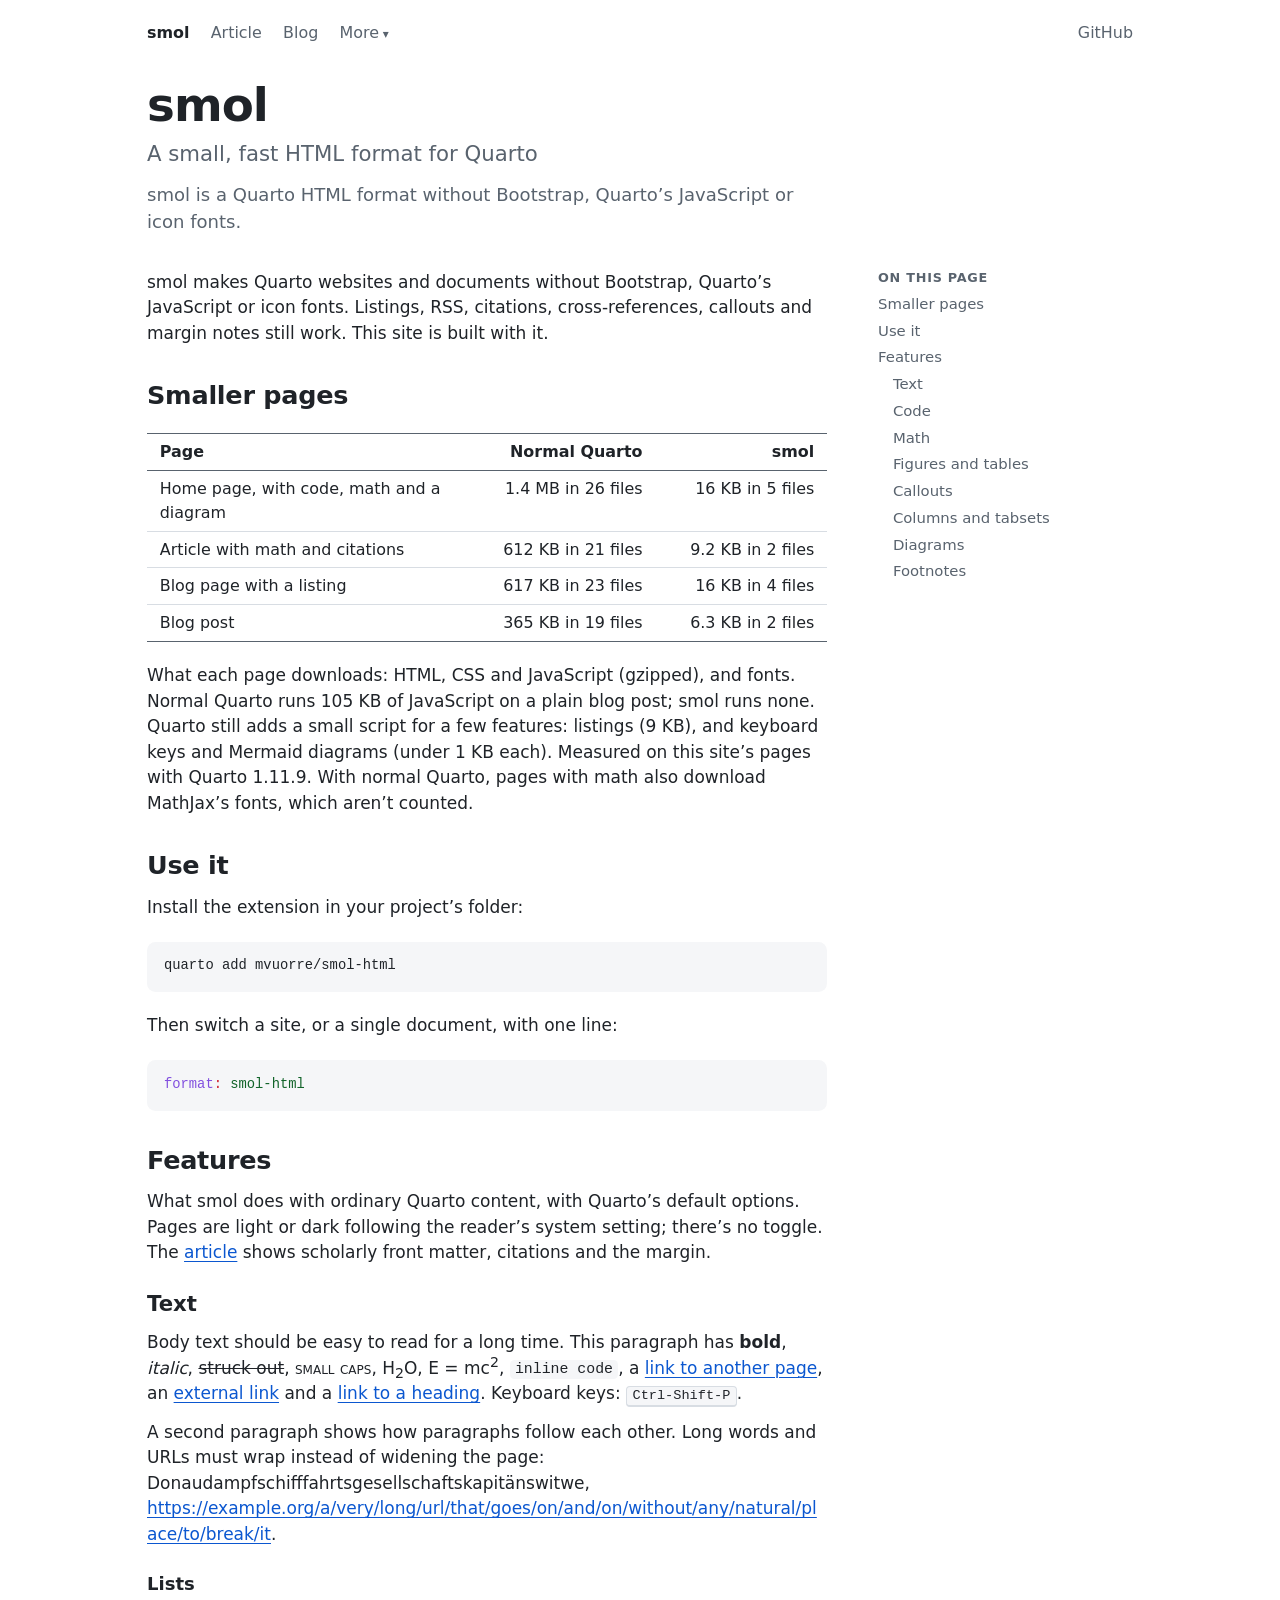
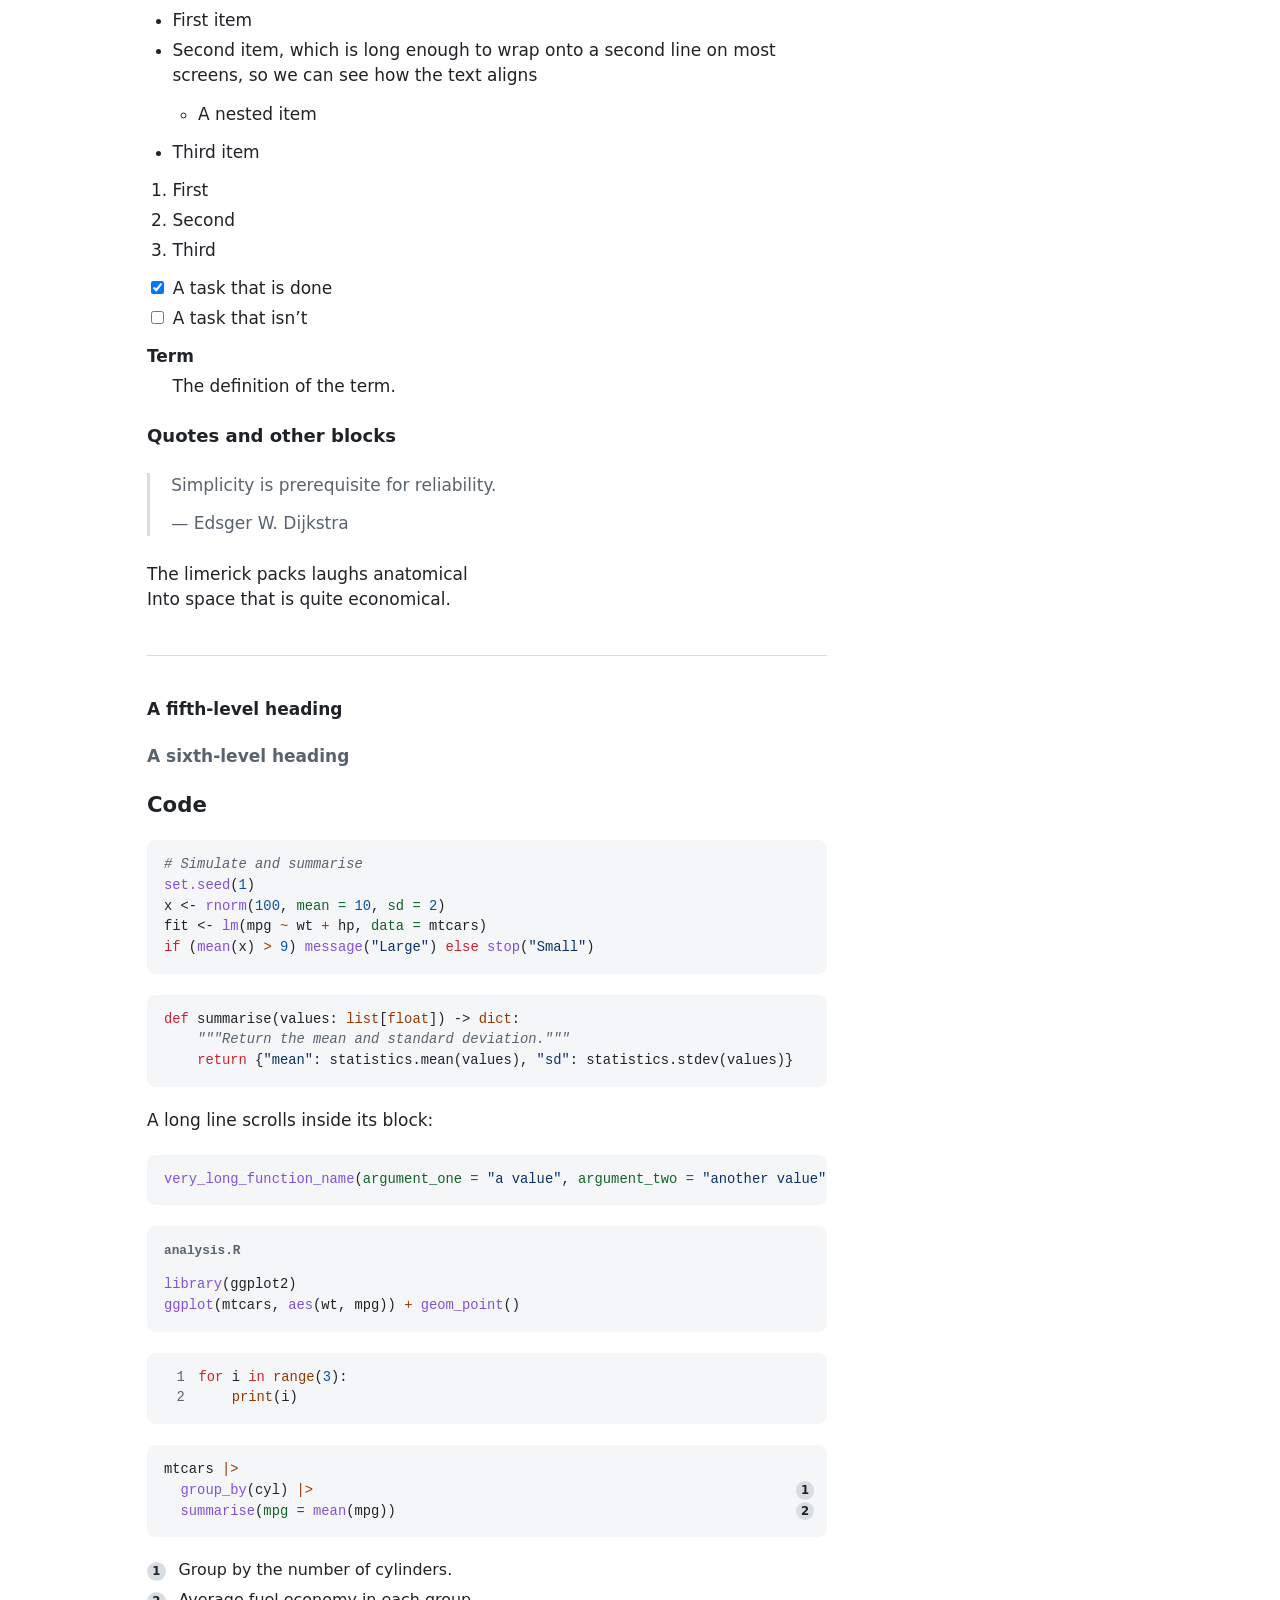
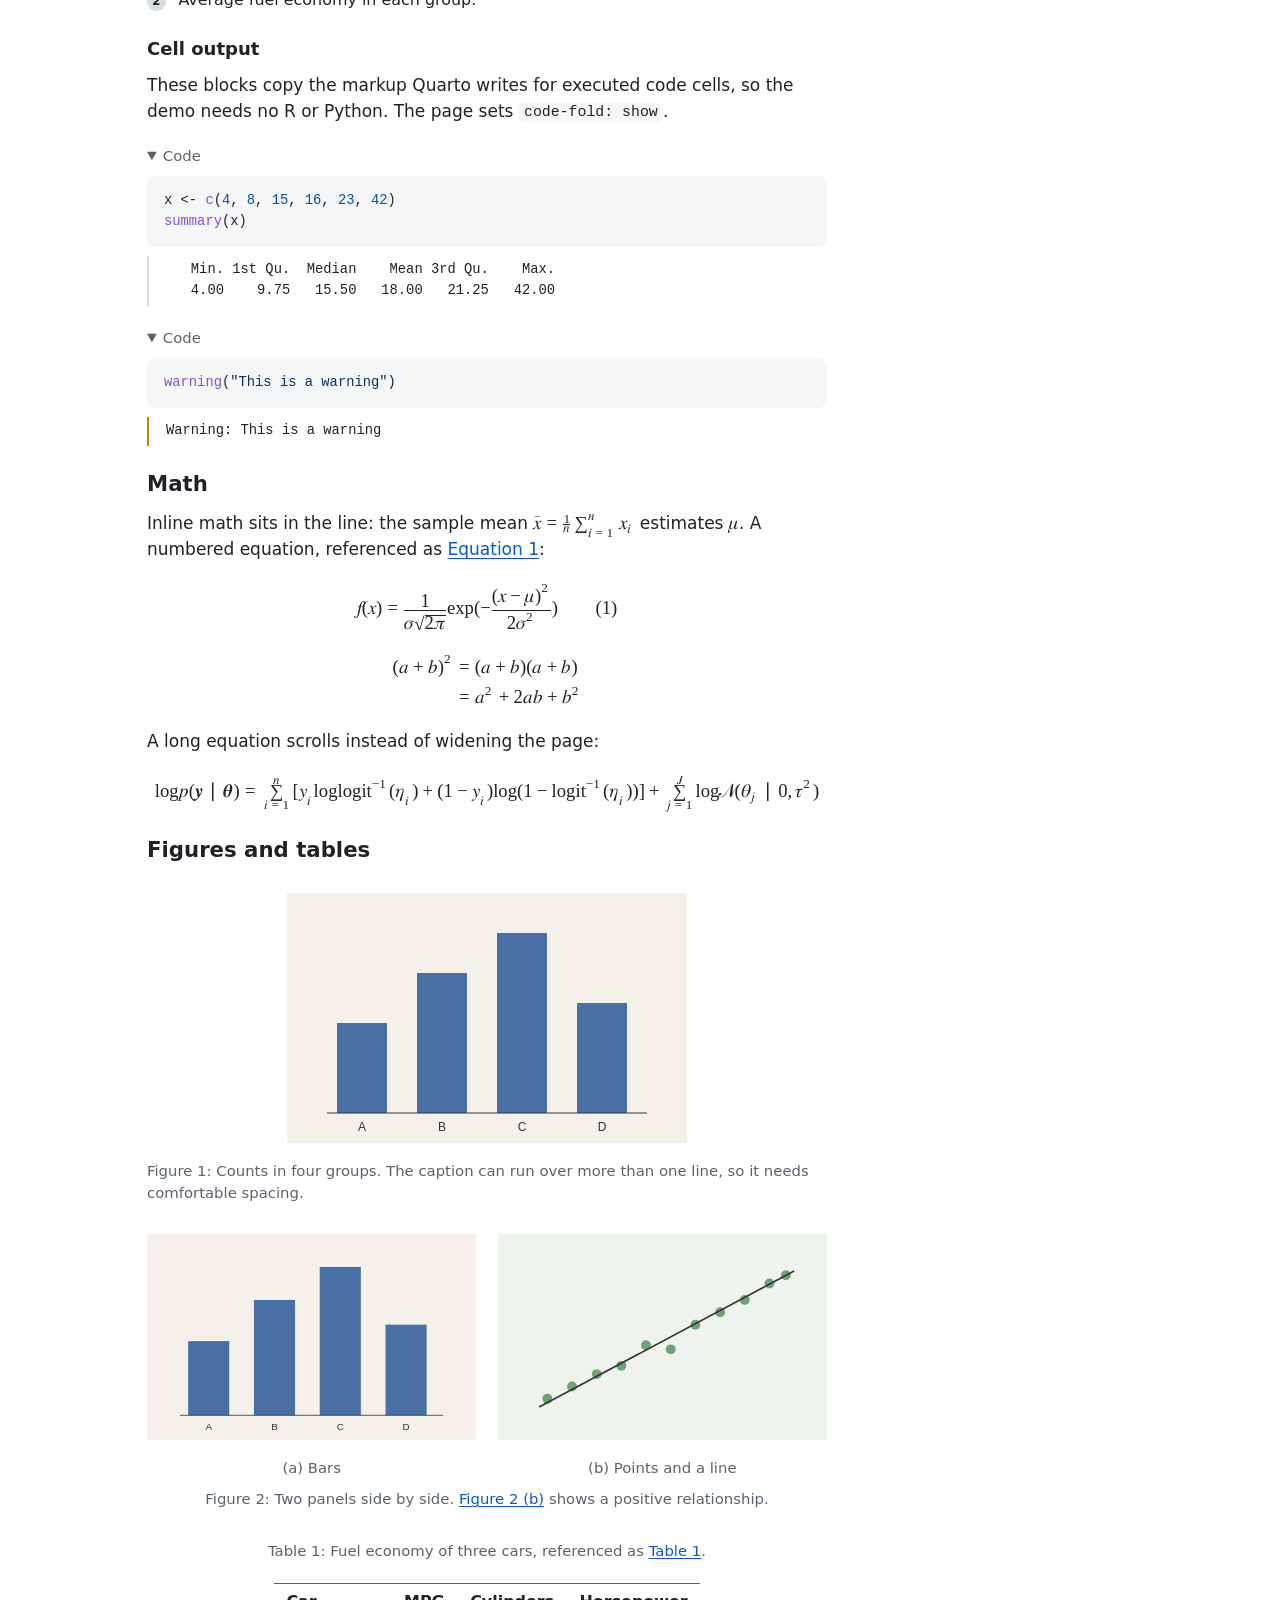
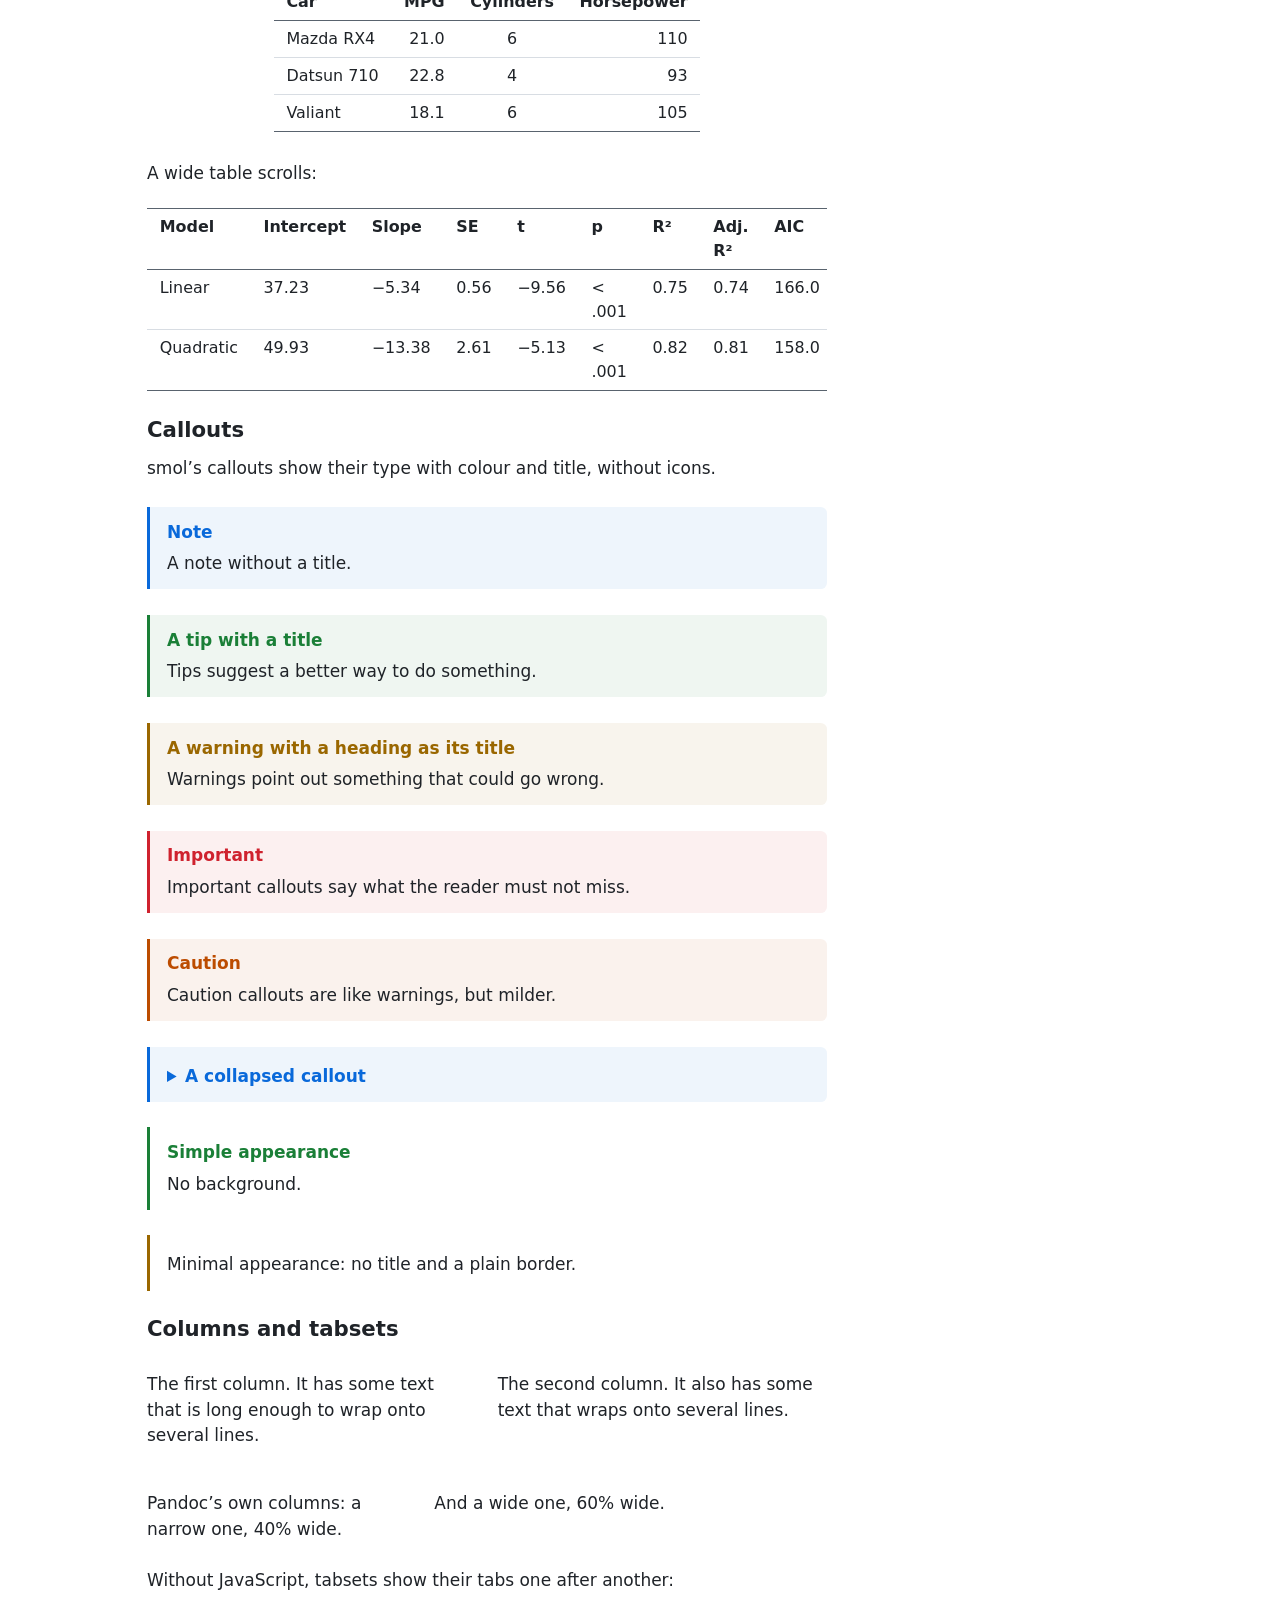
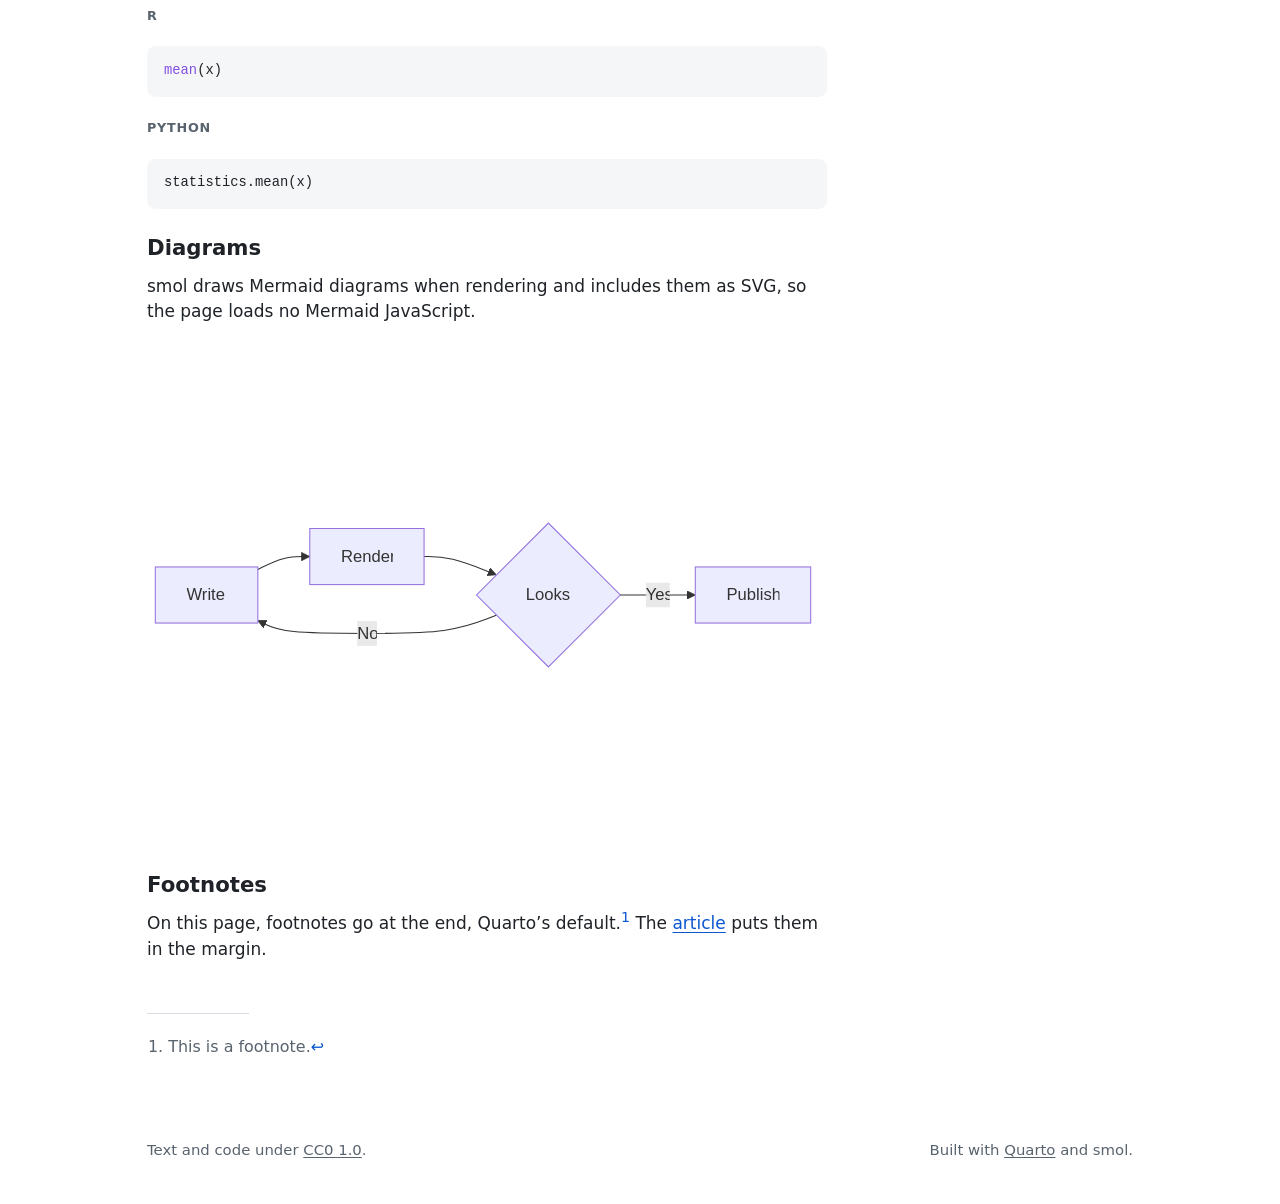
==== index.html @ 514cfb30 "Built site for gh-pages" ====
<!DOCTYPE html>
<html xmlns="http://www.w3.org/1999/xhtml" lang="en" xml:lang="en"><head>

<meta charset="utf-8">
<meta name="generator" content="quarto-1.11.9">

<meta name="viewport" content="width=device-width, initial-scale=1.0, user-scalable=yes">

<meta name="description" content="smol is a Quarto HTML format without Bootstrap, Quarto’s JavaScript or icon fonts.">

<title>smol</title>
<style>
</style>


<script src="site_libs/quarto-contrib/kbd/kbd.js"></script>
<link href="site_libs/quarto-contrib/kbd/kbd.css" rel="stylesheet">
<script src="site_libs/quarto-diagram/mermaid-postprocess-shim.js"></script>


<link rel="stylesheet" href="site_libs/quarto-contrib/quarto-project/smol/smol.css">
<meta property="og:title" content="smol">
<meta property="og:description" content="smol is a Quarto HTML format without Bootstrap, Quarto’s JavaScript or icon fonts.">
<meta property="og:site_name" content="smol">
</head>

<body>

<header class="site-header"><nav class="site-nav" aria-label="Site"><a class="site-title" href="./index.html">smol</a><ul class="nav-left"><li><a href="./article.html">Article</a></li><li><a href="./blog.html">Blog</a></li><li><details><summary>More</summary><ul><li><a href="./listings.html">Listings</a></li><li><a href="./about.html">About</a></li></ul></details></li></ul><ul class="nav-right"><li><a href="https://github.com/mvuorre/smol-html">GitHub</a></li></ul></nav></header><main class="content" id="quarto-content">

<header id="title-block-header" class="quarto-title-block">
<h1 class="title">smol</h1>
<p class="subtitle">A small, fast HTML format for Quarto</p>
<div class="description">smol is a Quarto HTML format without Bootstrap, Quarto’s JavaScript or icon fonts.</div>
</header>

<nav id="TOC" role="doc-toc" aria-labelledby="toc-title">
    <h2 id="toc-title">On this page</h2>
   
  <ul>
  <li><a href="#smaller-pages" id="toc-smaller-pages">Smaller pages</a></li>
  <li><a href="#use-it" id="toc-use-it">Use it</a></li>
  <li><a href="#features" id="toc-features">Features</a>
  <ul>
  <li><a href="#text" id="toc-text">Text</a></li>
  <li><a href="#code" id="toc-code">Code</a></li>
  <li><a href="#math" id="toc-math">Math</a></li>
  <li><a href="#figures-and-tables" id="toc-figures-and-tables">Figures and tables</a></li>
  <li><a href="#callouts" id="toc-callouts">Callouts</a></li>
  <li><a href="#columns-and-tabsets" id="toc-columns-and-tabsets">Columns and tabsets</a></li>
  <li><a href="#diagrams" id="toc-diagrams">Diagrams</a></li>
  <li><a href="#footnotes" id="toc-footnotes">Footnotes</a></li>
  </ul></li>
  </ul>
</nav>
<p>smol makes Quarto websites and documents without Bootstrap, Quarto’s JavaScript or icon fonts. Listings, RSS, citations, cross-references, callouts and margin notes still work. This site is built with it.</p>
<h2 id="smaller-pages">Smaller pages</h2>
<table class="caption-top">
<colgroup>
<col style="width: 48%">
<col style="width: 26%">
<col style="width: 25%">
</colgroup>
<thead>
<tr class="header">
<th style="text-align: left;">Page</th>
<th style="text-align: right;">Normal Quarto</th>
<th style="text-align: right;">smol</th>
</tr>
</thead>
<tbody>
<tr class="odd">
<td style="text-align: left;">Home page, with code, math and a diagram</td>
<td style="text-align: right;">1.4 MB in 26 files</td>
<td style="text-align: right;">16 KB in 5 files</td>
</tr>
<tr class="even">
<td style="text-align: left;">Article with math and citations</td>
<td style="text-align: right;">612 KB in 21 files</td>
<td style="text-align: right;">9.2 KB in 2 files</td>
</tr>
<tr class="odd">
<td style="text-align: left;">Blog page with a listing</td>
<td style="text-align: right;">617 KB in 23 files</td>
<td style="text-align: right;">16 KB in 4 files</td>
</tr>
<tr class="even">
<td style="text-align: left;">Blog post</td>
<td style="text-align: right;">365 KB in 19 files</td>
<td style="text-align: right;">6.3 KB in 2 files</td>
</tr>
</tbody>
</table>
<p>What each page downloads: HTML, CSS and JavaScript (gzipped), and fonts. Normal Quarto runs 105 KB of JavaScript on a plain blog post; smol runs none. Quarto still adds a small script for a few features: listings (9 KB), and keyboard keys and Mermaid diagrams (under 1 KB each). Measured on this site’s pages with Quarto 1.11.9. With normal Quarto, pages with math also download MathJax’s fonts, which aren’t counted.</p>
<h2 id="use-it">Use it</h2>
<p>Install the extension in your project’s folder:</p>
<div class="sourceCode" id="cb1"><pre class="sourceCode sh"><code class="sourceCode bash"><span id="cb1-1"><a href="#cb1-1" aria-hidden="true" tabindex="-1"></a><span class="ex">quarto</span> add mvuorre/smol-html</span></code></pre></div>
<p>Then switch a site, or a single document, with one line:</p>
<div class="sourceCode" id="cb2"><pre class="sourceCode yaml"><code class="sourceCode yaml"><span id="cb2-1"><a href="#cb2-1" aria-hidden="true" tabindex="-1"></a><span class="fu">format</span><span class="kw">:</span><span class="at"> smol-html</span></span></code></pre></div>
<h2 id="features">Features</h2>
<p>What smol does with ordinary Quarto content, with Quarto’s default options. Pages are light or dark following the reader’s system setting; there’s no toggle. The <a href="./article.html">article</a> shows scholarly front matter, citations and the margin.</p>
<h3 id="text">Text</h3>
<p>Body text should be easy to read for a long time. This paragraph has <strong>bold</strong>, <em>italic</em>, <del>struck out</del>, <span class="smallcaps">small caps</span>, H<sub>2</sub>O, E = mc<sup>2</sup>, <code>inline code</code>, a <a href="./article.html">link to another page</a>, an <a href="https://quarto.org/">external link</a> and a <a href="#sec-lists">link to a heading</a>. Keyboard keys: <kbd title="Ctrl-Shift-P" aria-hidden="true">Ctrl-Shift-P</kbd><span class="visually-hidden">Ctrl-Shift-P</span>.</p>
<p>A second paragraph shows how paragraphs follow each other. Long words and URLs must wrap instead of widening the page: Donaudampfschifffahrtsgesellschaftskapitänswitwe, <a href="https://example.org/a/very/long/url/that/goes/on/and/on/without/any/natural/place/to/break/it" class="uri">https://example.org/a/very/long/url/that/goes/on/and/on/without/any/natural/place/to/break/it</a>.</p>
<h4 id="sec-lists">Lists</h4>
<ul>
<li>First item</li>
<li>Second item, which is long enough to wrap onto a second line on most screens, so we can see how the text aligns
<ul>
<li>A nested item</li>
</ul></li>
<li>Third item</li>
</ul>
<ol type="1">
<li>First</li>
<li>Second</li>
<li>Third</li>
</ol>
<ul class="task-list">
<li><label><input type="checkbox" checked="">A task that is done</label></li>
<li><label><input type="checkbox">A task that isn’t</label></li>
</ul>
<dl>
<dt>Term</dt>
<dd>
The definition of the term.
</dd>
</dl>
<h4 id="quotes-and-other-blocks">Quotes and other blocks</h4>
<blockquote>
<p>Simplicity is prerequisite for reliability.</p>
<p>— Edsger W. Dijkstra</p>
</blockquote>
<div class="line-block">The limerick packs laughs anatomical<br>
Into space that is quite economical.</div>
<hr>
<h5 id="a-fifth-level-heading">A fifth-level heading</h5>
<h6 id="a-sixth-level-heading">A sixth-level heading</h6>
<h3 id="code">Code</h3>
<div class="sourceCode" id="cb3"><pre class="sourceCode r"><code class="sourceCode r"><span id="cb3-1"><a href="#cb3-1" aria-hidden="true" tabindex="-1"></a><span class="co"># Simulate and summarise</span></span>
<span id="cb3-2"><a href="#cb3-2" aria-hidden="true" tabindex="-1"></a><span class="fu">set.seed</span>(<span class="dv">1</span>)</span>
<span id="cb3-3"><a href="#cb3-3" aria-hidden="true" tabindex="-1"></a>x <span class="ot">&lt;-</span> <span class="fu">rnorm</span>(<span class="dv">100</span>, <span class="at">mean =</span> <span class="dv">10</span>, <span class="at">sd =</span> <span class="dv">2</span>)</span>
<span id="cb3-4"><a href="#cb3-4" aria-hidden="true" tabindex="-1"></a>fit <span class="ot">&lt;-</span> <span class="fu">lm</span>(mpg <span class="sc">~</span> wt <span class="sc">+</span> hp, <span class="at">data =</span> mtcars)</span>
<span id="cb3-5"><a href="#cb3-5" aria-hidden="true" tabindex="-1"></a><span class="cf">if</span> (<span class="fu">mean</span>(x) <span class="sc">&gt;</span> <span class="dv">9</span>) <span class="fu">message</span>(<span class="st">"Large"</span>) <span class="cf">else</span> <span class="fu">stop</span>(<span class="st">"Small"</span>)</span></code></pre></div>
<div class="sourceCode" id="cb4"><pre class="sourceCode python"><code class="sourceCode python"><span id="cb4-1"><a href="#cb4-1" aria-hidden="true" tabindex="-1"></a><span class="kw">def</span> summarise(values: <span class="bu">list</span>[<span class="bu">float</span>]) <span class="op">-&gt;</span> <span class="bu">dict</span>:</span>
<span id="cb4-2"><a href="#cb4-2" aria-hidden="true" tabindex="-1"></a>    <span class="co">"""Return the mean and standard deviation."""</span></span>
<span id="cb4-3"><a href="#cb4-3" aria-hidden="true" tabindex="-1"></a>    <span class="cf">return</span> {<span class="st">"mean"</span>: statistics.mean(values), <span class="st">"sd"</span>: statistics.stdev(values)}</span></code></pre></div>
<p>A long line scrolls inside its block:</p>
<div class="sourceCode" id="cb5"><pre class="sourceCode r"><code class="sourceCode r"><span id="cb5-1"><a href="#cb5-1" aria-hidden="true" tabindex="-1"></a><span class="fu">very_long_function_name</span>(<span class="at">argument_one =</span> <span class="st">"a value"</span>, <span class="at">argument_two =</span> <span class="st">"another value"</span>, <span class="at">argument_three =</span> <span class="fu">c</span>(<span class="dv">1</span>, <span class="dv">2</span>, <span class="dv">3</span>, <span class="dv">4</span>, <span class="dv">5</span>, <span class="dv">6</span>, <span class="dv">7</span>, <span class="dv">8</span>, <span class="dv">9</span>, <span class="dv">10</span>))</span></code></pre></div>
<div class="code-with-filename">
<div class="code-with-filename-file">
<pre><strong>analysis.R</strong></pre>
</div>
<div class="sourceCode" id="cb6" data-filename="analysis.R"><pre class="sourceCode r"><code class="sourceCode r"><span id="cb6-1"><a href="#cb6-1" aria-hidden="true" tabindex="-1"></a><span class="fu">library</span>(ggplot2)</span>
<span id="cb6-2"><a href="#cb6-2" aria-hidden="true" tabindex="-1"></a><span class="fu">ggplot</span>(mtcars, <span class="fu">aes</span>(wt, mpg)) <span class="sc">+</span> <span class="fu">geom_point</span>()</span></code></pre></div>
</div>
<div class="sourceCode" id="cb7"><pre class="sourceCode numberSource python number-lines"><code class="sourceCode python"><span id="cb7-1"><a href="#cb7-1" aria-label="1"></a><span class="cf">for</span> i <span class="kw">in</span> <span class="bu">range</span>(<span class="dv">3</span>):</span>
<span id="cb7-2"><a href="#cb7-2" aria-label="2"></a>    <span class="bu">print</span>(i)</span></code></pre></div>
<div class="sourceCode" id="annotated-cell-8"><pre class="sourceCode r code-annotation-code code-annotated"><code class="sourceCode r"><span id="annotated-cell-8-1"><a href="#annotated-cell-8-1" aria-hidden="true" tabindex="-1"></a>mtcars <span class="sc">|&gt;</span></span>
<a class="code-annotation-anchor" data-target-cell="annotated-cell-8" data-target-annotation="1" onclick="event.preventDefault();">1</a><span id="annotated-cell-8-2" class="code-annotation-target"><a href="#annotated-cell-8-2" aria-hidden="true" tabindex="-1"></a>  <span class="fu">group_by</span>(cyl) <span class="sc">|&gt;</span></span>
<a class="code-annotation-anchor" data-target-cell="annotated-cell-8" data-target-annotation="2" onclick="event.preventDefault();">2</a><span id="annotated-cell-8-3" class="code-annotation-target"><a href="#annotated-cell-8-3" aria-hidden="true" tabindex="-1"></a>  <span class="fu">summarise</span>(<span class="at">mpg =</span> <span class="fu">mean</span>(mpg))</span><div class="code-annotation-gutter-bg"></div><div class="code-annotation-gutter"></div></code></pre></div>
<dl class="code-annotation-container-grid">
<dt data-target-cell="annotated-cell-8" data-target-annotation="1">1</dt>
<dd>
<span data-code-cell="annotated-cell-8" data-code-lines="2" data-code-annotation="1">Group by the number of cylinders.</span>
</dd>
<dt data-target-cell="annotated-cell-8" data-target-annotation="2">2</dt>
<dd>
<span data-code-cell="annotated-cell-8" data-code-lines="3" data-code-annotation="2">Average fuel economy in each group.</span>
</dd>
</dl>
<h4 id="cell-output">Cell output</h4>
<p>These blocks copy the markup Quarto writes for executed code cells, so the demo needs no R or Python. The page sets <code>code-fold: show</code>.</p>
<div class="cell">
<details open="" class="code-fold">
<summary>Code</summary>
<div class="sourceCode cell-code" id="cb8"><pre class="sourceCode r"><code class="sourceCode r"><span id="cb8-1"><a href="#cb8-1" aria-hidden="true" tabindex="-1"></a>x <span class="ot">&lt;-</span> <span class="fu">c</span>(<span class="dv">4</span>, <span class="dv">8</span>, <span class="dv">15</span>, <span class="dv">16</span>, <span class="dv">23</span>, <span class="dv">42</span>)</span>
<span id="cb8-2"><a href="#cb8-2" aria-hidden="true" tabindex="-1"></a><span class="fu">summary</span>(x)</span></code></pre></div>
</details>
<div class="cell-output cell-output-stdout">
<pre><code>   Min. 1st Qu.  Median    Mean 3rd Qu.    Max.
   4.00    9.75   15.50   18.00   21.25   42.00</code></pre>
</div>
</div>
<div class="cell">
<details open="" class="code-fold">
<summary>Code</summary>
<div class="sourceCode cell-code" id="cb10"><pre class="sourceCode r"><code class="sourceCode r"><span id="cb10-1"><a href="#cb10-1" aria-hidden="true" tabindex="-1"></a><span class="fu">warning</span>(<span class="st">"This is a warning"</span>)</span></code></pre></div>
</details>
<div class="cell-output cell-output-stderr">
<pre><code>Warning: This is a warning</code></pre>
</div>
</div>
<h3 id="math">Math</h3>
<p>Inline math sits in the line: the sample mean <math display="inline" xmlns="http://www.w3.org/1998/Math/MathML"><semantics><mrow><mover><mi>x</mi><mo accent="true">‾</mo></mover><mo>=</mo><mfrac><mn>1</mn><mi>n</mi></mfrac><msubsup><mo>∑</mo><mrow><mi>i</mi><mo>=</mo><mn>1</mn></mrow><mi>n</mi></msubsup><msub><mi>x</mi><mi>i</mi></msub></mrow><annotation encoding="application/x-tex">\bar{x} = \frac{1}{n}\sum_{i=1}^{n} x_i</annotation></semantics></math> estimates <math display="inline" xmlns="http://www.w3.org/1998/Math/MathML"><semantics><mi>μ</mi><annotation encoding="application/x-tex">\mu</annotation></semantics></math>. A numbered equation, referenced as <a href="#eq-normal" class="quarto-xref">Equation&nbsp;1</a>:</p>
<p><span id="eq-normal"><math display="block" xmlns="http://www.w3.org/1998/Math/MathML"><semantics><mrow><mi>f</mi><mo stretchy="false" form="prefix">(</mo><mi>x</mi><mo stretchy="false" form="postfix">)</mo><mo>=</mo><mfrac><mn>1</mn><mrow><mi>σ</mi><msqrt><mrow><mn>2</mn><mi>π</mi></mrow></msqrt></mrow></mfrac><mrow><mi mathvariant="normal">exp</mi><mo>⁡</mo></mrow><mrow><mo stretchy="true" form="prefix">(</mo><mi>−</mi><mfrac><mrow><mo stretchy="false" form="prefix">(</mo><mi>x</mi><mo>−</mo><mi>μ</mi><msup><mo stretchy="false" form="postfix">)</mo><mn>2</mn></msup></mrow><mrow><mn>2</mn><msup><mi>σ</mi><mn>2</mn></msup></mrow></mfrac><mo stretchy="true" form="postfix">)</mo></mrow><mspace width="2.0em"></mspace><mo stretchy="false" form="prefix">(</mo><mn>1</mn><mo stretchy="false" form="postfix">)</mo></mrow><annotation encoding="application/x-tex">
f(x) = \frac{1}{\sigma\sqrt{2\pi}} \exp\left(-\frac{(x - \mu)^2}{2\sigma^2}\right)
 \qquad(1)</annotation></semantics></math></span></p>
<p><math display="block" xmlns="http://www.w3.org/1998/Math/MathML"><semantics><mtable><mtr><mtd columnalign="right" style="text-align: right; padding-right: 0"><mo stretchy="false" form="prefix">(</mo><mi>a</mi><mo>+</mo><mi>b</mi><msup><mo stretchy="false" form="postfix">)</mo><mn>2</mn></msup></mtd><mtd columnalign="left" style="text-align: left; padding-left: 0"><mo>=</mo><mo stretchy="false" form="prefix">(</mo><mi>a</mi><mo>+</mo><mi>b</mi><mo stretchy="false" form="postfix">)</mo><mo stretchy="false" form="prefix">(</mo><mi>a</mi><mo>+</mo><mi>b</mi><mo stretchy="false" form="postfix">)</mo></mtd></mtr><mtr><mtd columnalign="right" style="text-align: right; padding-right: 0"></mtd><mtd columnalign="left" style="text-align: left; padding-left: 0"><mo>=</mo><msup><mi>a</mi><mn>2</mn></msup><mo>+</mo><mn>2</mn><mi>a</mi><mi>b</mi><mo>+</mo><msup><mi>b</mi><mn>2</mn></msup></mtd></mtr></mtable><annotation encoding="application/x-tex">
\begin{aligned}
(a + b)^2 &amp;= (a + b)(a + b) \\
          &amp;= a^2 + 2ab + b^2
\end{aligned}
</annotation></semantics></math></p>
<p>A long equation scrolls instead of widening the page:</p>
<p><math display="block" xmlns="http://www.w3.org/1998/Math/MathML"><semantics><mrow><mrow><mi mathvariant="normal">log</mi><mo>⁡</mo></mrow><mi>p</mi><mo stretchy="false" form="prefix">(</mo><mi mathvariant="bold-italic">𝒚</mi><mo>∣</mo><mi mathvariant="bold-italic">𝜽</mi><mo stretchy="false" form="postfix">)</mo><mo>=</mo><munderover><mo>∑</mo><mrow><mi>i</mi><mo>=</mo><mn>1</mn></mrow><mi>n</mi></munderover><mrow><mo stretchy="true" form="prefix">[</mo><msub><mi>y</mi><mi>i</mi></msub><mi mathvariant="normal">log</mi><msup><mrow><mi mathvariant="normal">logit</mi><mo>⁡</mo></mrow><mrow><mi>−</mi><mn>1</mn></mrow></msup><mo stretchy="false" form="prefix">(</mo><msub><mi>η</mi><mi>i</mi></msub><mo stretchy="false" form="postfix">)</mo><mo>+</mo><mo stretchy="false" form="prefix">(</mo><mn>1</mn><mo>−</mo><msub><mi>y</mi><mi>i</mi></msub><mo stretchy="false" form="postfix">)</mo><mi mathvariant="normal">log</mi><mrow><mo stretchy="true" form="prefix">(</mo><mn>1</mn><mo>−</mo><msup><mrow><mi mathvariant="normal">logit</mi><mo>⁡</mo></mrow><mrow><mi>−</mi><mn>1</mn></mrow></msup><mo stretchy="false" form="prefix">(</mo><msub><mi>η</mi><mi>i</mi></msub><mo stretchy="false" form="postfix">)</mo><mo stretchy="true" form="postfix">)</mo></mrow><mo stretchy="true" form="postfix">]</mo></mrow><mo>+</mo><munderover><mo>∑</mo><mrow><mi>j</mi><mo>=</mo><mn>1</mn></mrow><mi>J</mi></munderover><mrow><mi mathvariant="normal">log</mi><mo>⁡</mo></mrow><mi mathvariant="script">𝒩</mi><mo stretchy="false" form="prefix">(</mo><msub><mi>θ</mi><mi>j</mi></msub><mo>∣</mo><mn>0</mn><mo>,</mo><msup><mi>τ</mi><mn>2</mn></msup><mo stretchy="false" form="postfix">)</mo></mrow><annotation encoding="application/x-tex">
\log p(\mathbf{y} \mid \boldsymbol{\theta}) = \sum_{i=1}^{n} \left[ y_i \log \operatorname{logit}^{-1}(\eta_i) + (1 - y_i) \log\left(1 - \operatorname{logit}^{-1}(\eta_i)\right) \right] + \sum_{j=1}^{J} \log \mathcal{N}(\theta_j \mid 0, \tau^2)
</annotation></semantics></math></p>
<h3 id="figures-and-tables">Figures and tables</h3>
<div id="fig-bars" class="quarto-float quarto-figure quarto-figure-center" alt="A bar chart with four bars labelled A to D.">
<figure class="quarto-float quarto-float-fig">
<div aria-describedby="fig-bars-caption-0ceaefa1-69ba-4598-a22c-09a6ac19f8ca">
<img src="images/bars.svg" alt="A bar chart with four bars labelled A to D.">
</div>
<figcaption class="quarto-float-caption-bottom quarto-float-caption quarto-float-fig" id="fig-bars-caption-0ceaefa1-69ba-4598-a22c-09a6ac19f8ca">
Figure&nbsp;1: Counts in four groups. The caption can run over more than one line, so it needs comfortable spacing.
</figcaption>
</figure>
</div>
<div id="fig-panels" class="quarto-layout-panel">
<figure class="quarto-float quarto-float-fig">
<div aria-describedby="fig-panels-caption-0ceaefa1-69ba-4598-a22c-09a6ac19f8ca">
<div class="quarto-layout-row">
<div class="quarto-layout-cell-subref quarto-layout-cell" data-ref-parent="fig-panels" style="flex-basis: 50.0%;justify-content: flex-start;">
<div id="fig-panel-a" class="quarto-float quarto-figure quarto-figure-center">
<figure class="quarto-float quarto-subfloat-fig">
<div aria-describedby="fig-panel-a-caption-0ceaefa1-69ba-4598-a22c-09a6ac19f8ca">
<img src="images/bars.svg" data-ref-parent="fig-panels">
</div>
<figcaption class="quarto-float-caption-bottom quarto-subfloat-caption quarto-subfloat-fig" id="fig-panel-a-caption-0ceaefa1-69ba-4598-a22c-09a6ac19f8ca">
(a) Bars
</figcaption>
</figure>
</div>
</div>
<div class="quarto-layout-cell-subref quarto-layout-cell" data-ref-parent="fig-panels" style="flex-basis: 50.0%;justify-content: flex-start;">
<div id="fig-panel-b" class="quarto-float quarto-figure quarto-figure-center">
<figure class="quarto-float quarto-subfloat-fig">
<div aria-describedby="fig-panel-b-caption-0ceaefa1-69ba-4598-a22c-09a6ac19f8ca">
<img src="images/scatter.svg" data-ref-parent="fig-panels">
</div>
<figcaption class="quarto-float-caption-bottom quarto-subfloat-caption quarto-subfloat-fig" id="fig-panel-b-caption-0ceaefa1-69ba-4598-a22c-09a6ac19f8ca">
(b) Points and a line
</figcaption>
</figure>
</div>
</div>
</div>
</div>
<figcaption class="quarto-float-caption-bottom quarto-float-caption quarto-float-fig" id="fig-panels-caption-0ceaefa1-69ba-4598-a22c-09a6ac19f8ca">
Figure&nbsp;2: Two panels side by side. <a href="#fig-panel-b" class="quarto-xref">Figure&nbsp;2 (b)</a> shows a positive relationship.
</figcaption>
</figure>
</div>
<div id="tbl-cars" class="quarto-float quarto-figure quarto-figure-center">
<figure class="quarto-float quarto-float-tbl">
<figcaption class="quarto-float-caption-top quarto-float-caption quarto-float-tbl" id="tbl-cars-caption-0ceaefa1-69ba-4598-a22c-09a6ac19f8ca">
Table&nbsp;1: Fuel economy of three cars, referenced as <a href="#tbl-cars" class="quarto-xref">Table&nbsp;1</a>.
</figcaption>
<div aria-describedby="tbl-cars-caption-0ceaefa1-69ba-4598-a22c-09a6ac19f8ca">
<table class="caption-top">
<thead>
<tr class="header">
<th style="text-align: left;">Car</th>
<th style="text-align: right;">MPG</th>
<th style="text-align: center;">Cylinders</th>
<th style="text-align: right;">Horsepower</th>
</tr>
</thead>
<tbody>
<tr class="odd">
<td style="text-align: left;">Mazda RX4</td>
<td style="text-align: right;">21.0</td>
<td style="text-align: center;">6</td>
<td style="text-align: right;">110</td>
</tr>
<tr class="even">
<td style="text-align: left;">Datsun 710</td>
<td style="text-align: right;">22.8</td>
<td style="text-align: center;">4</td>
<td style="text-align: right;">93</td>
</tr>
<tr class="odd">
<td style="text-align: left;">Valiant</td>
<td style="text-align: right;">18.1</td>
<td style="text-align: center;">6</td>
<td style="text-align: right;">105</td>
</tr>
</tbody>
</table>
</div>
</figure>
</div>
<p>A wide table scrolls:</p>
<table class="caption-top">
<colgroup>
<col style="width: 8%">
<col style="width: 8%">
<col style="width: 8%">
<col style="width: 8%">
<col style="width: 8%">
<col style="width: 8%">
<col style="width: 8%">
<col style="width: 8%">
<col style="width: 8%">
<col style="width: 8%">
<col style="width: 8%">
<col style="width: 8%">
</colgroup>
<thead>
<tr class="header">
<th>Model</th>
<th>Intercept</th>
<th>Slope</th>
<th>SE</th>
<th>t</th>
<th>p</th>
<th>R²</th>
<th>Adj. R²</th>
<th>AIC</th>
<th>BIC</th>
<th>N</th>
<th>Notes</th>
</tr>
</thead>
<tbody>
<tr class="odd">
<td>Linear</td>
<td>37.23</td>
<td>−5.34</td>
<td>0.56</td>
<td>−9.56</td>
<td>&lt; .001</td>
<td>0.75</td>
<td>0.74</td>
<td>166.0</td>
<td>170.4</td>
<td>32</td>
<td>Weight only</td>
</tr>
<tr class="even">
<td>Quadratic</td>
<td>49.93</td>
<td>−13.38</td>
<td>2.61</td>
<td>−5.13</td>
<td>&lt; .001</td>
<td>0.82</td>
<td>0.81</td>
<td>158.0</td>
<td>163.9</td>
<td>32</td>
<td>Adds weight²</td>
</tr>
</tbody>
</table>
<h3 id="callouts">Callouts</h3>
<p>smol’s callouts show their type with colour and title, without icons.</p>
<div class="callout callout-note">
<div class="callout-title">
Note
</div>
<p>A note without a title.</p>
</div>
<div class="callout callout-tip">
<div class="callout-title">
A tip with a title
</div>
<p>Tips suggest a better way to do something.</p>
</div>
<div class="callout callout-warning">
<div class="callout-title">
A warning with a heading as its title
</div>
<p>Warnings point out something that could go wrong.</p>
</div>
<div class="callout callout-important">
<div class="callout-title">
Important
</div>
<p>Important callouts say what the reader must not miss.</p>
</div>
<div class="callout callout-caution">
<div class="callout-title">
Caution
</div>
<p>Caution callouts are like warnings, but milder.</p>
</div>
<div class="callout callout-note">
<details><summary class="callout-title">A collapsed callout</summary>
<p>The content is hidden until the reader opens it.</p>
</details>
</div>
<div class="callout callout-tip callout-simple">
<div class="callout-title">
Simple appearance
</div>
<p>No background.</p>
</div>
<div class="callout callout-warning callout-simple">
<p>Minimal appearance: no title and a plain border.</p>
</div>
<h3 id="columns-and-tabsets">Columns and tabsets</h3>
<div class="quarto-layout-panel" data-layout-ncol="2">
<div class="quarto-layout-row">
<div class="quarto-layout-cell" style="flex-basis: 50.0%;justify-content: flex-start;">
<p>The first column. It has some text that is long enough to wrap onto several lines.</p>
</div>
<div class="quarto-layout-cell" style="flex-basis: 50.0%;justify-content: flex-start;">
<p>The second column. It also has some text that wraps onto several lines.</p>
</div>
</div>
</div>
<div class="columns">
<div class="column" style="width:40%;">
<p>Pandoc’s own columns: a narrow one, 40% wide.</p>
</div><div class="column" style="width:60%;">
<p>And a wide one, 60% wide.</p>
</div>
</div>
<p>Without JavaScript, tabsets show their tabs one after another:</p>
<div class="panel-tabset">
<div class="tab">
<div class="tab-title">
R
</div>
<div class="sourceCode" id="cb12"><pre class="sourceCode r"><code class="sourceCode r"><span id="cb12-1"><a href="#cb12-1" aria-hidden="true" tabindex="-1"></a><span class="fu">mean</span>(x)</span></code></pre></div>
</div>
<div class="tab">
<div class="tab-title">
Python
</div>
<div class="sourceCode" id="cb13"><pre class="sourceCode python"><code class="sourceCode python"><span id="cb13-1"><a href="#cb13-1" aria-hidden="true" tabindex="-1"></a>statistics.mean(x)</span></code></pre></div>
</div>
</div>
<h3 id="diagrams">Diagrams</h3>
<p>smol draws Mermaid diagrams when rendering and includes them as SVG, so the page loads no Mermaid JavaScript.</p>
<div class="cell" data-layout-align="default">
<div class="cell-output-display">
<div>
<p></p><figure class=""><p></p>
<div>
<svg id="mermaid-figure-1" width="672" xmlns="http://www.w3.org/2000/svg" xlink="http://www.w3.org/1999/xlink" class="flowchart" viewbox="0 0 646.84375 154.421875" role="graphics-document document" aria-roledescription="flowchart-v2" height="480">
<style>#mermaid-figure-1{font-family:"trebuchet ms",verdana,arial,sans-serif;font-size:16px;fill:#333;}@keyframes edge-animation-frame{from{stroke-dashoffset:0;}}@keyframes dash{to{stroke-dashoffset:0;}}#mermaid-figure-1 .edge-animation-slow{stroke-dasharray:9,5!important;stroke-dashoffset:900;animation:dash 50s linear infinite;stroke-linecap:round;}#mermaid-figure-1 .edge-animation-fast{stroke-dasharray:9,5!important;stroke-dashoffset:900;animation:dash 20s linear infinite;stroke-linecap:round;}#mermaid-figure-1 .error-icon{fill:#552222;}#mermaid-figure-1 .error-text{fill:#552222;stroke:#552222;}#mermaid-figure-1 .edge-thickness-normal{stroke-width:1px;}#mermaid-figure-1 .edge-thickness-thick{stroke-width:3.5px;}#mermaid-figure-1 .edge-pattern-solid{stroke-dasharray:0;}#mermaid-figure-1 .edge-thickness-invisible{stroke-width:0;fill:none;}#mermaid-figure-1 .edge-pattern-dashed{stroke-dasharray:3;}#mermaid-figure-1 .edge-pattern-dotted{stroke-dasharray:2;}#mermaid-figure-1 .marker{fill:#333333;stroke:#333333;}#mermaid-figure-1 .marker.cross{stroke:#333333;}#mermaid-figure-1 svg{font-family:"trebuchet ms",verdana,arial,sans-serif;font-size:16px;}#mermaid-figure-1 p{margin:0;}#mermaid-figure-1 .label{font-family:"trebuchet ms",verdana,arial,sans-serif;color:#333;}#mermaid-figure-1 .cluster-label text{fill:#333;}#mermaid-figure-1 .cluster-label span{color:#333;}#mermaid-figure-1 .cluster-label span p{background-color:transparent;}#mermaid-figure-1 .label text,#mermaid-figure-1 span{fill:#333;color:#333;}#mermaid-figure-1 .node rect,#mermaid-figure-1 .node circle,#mermaid-figure-1 .node ellipse,#mermaid-figure-1 .node polygon,#mermaid-figure-1 .node path{fill:#ECECFF;stroke:#9370DB;stroke-width:1px;}#mermaid-figure-1 .rough-node .label text,#mermaid-figure-1 .node .label text,#mermaid-figure-1 .image-shape .label,#mermaid-figure-1 .icon-shape .label{text-anchor:middle;}#mermaid-figure-1 .node .katex path{fill:#000;stroke:#000;stroke-width:1px;}#mermaid-figure-1 .rough-node .label,#mermaid-figure-1 .node .label,#mermaid-figure-1 .image-shape .label,#mermaid-figure-1 .icon-shape .label{text-align:center;}#mermaid-figure-1 .node.clickable{cursor:pointer;}#mermaid-figure-1 .root .anchor path{fill:#333333!important;stroke-width:0;stroke:#333333;}#mermaid-figure-1 .arrowheadPath{fill:#333333;}#mermaid-figure-1 .edgePath .path{stroke:#333333;stroke-width:2.0px;}#mermaid-figure-1 .flowchart-link{stroke:#333333;fill:none;}#mermaid-figure-1 .edgeLabel{background-color:rgba(232,232,232, 0.8);text-align:center;}#mermaid-figure-1 .edgeLabel p{background-color:rgba(232,232,232, 0.8);}#mermaid-figure-1 .edgeLabel rect{opacity:0.5;background-color:rgba(232,232,232, 0.8);fill:rgba(232,232,232, 0.8);}#mermaid-figure-1 .labelBkg{background-color:rgba(232, 232, 232, 0.5);}#mermaid-figure-1 .cluster rect{fill:#ffffde;stroke:#aaaa33;stroke-width:1px;}#mermaid-figure-1 .cluster text{fill:#333;}#mermaid-figure-1 .cluster span{color:#333;}#mermaid-figure-1 div.mermaidTooltip{position:absolute;text-align:center;max-width:200px;padding:2px;font-family:"trebuchet ms",verdana,arial,sans-serif;font-size:12px;background:hsl(80, 100%, 96.2745098039%);border:1px solid #aaaa33;border-radius:2px;pointer-events:none;z-index:100;}#mermaid-figure-1 .flowchartTitleText{text-anchor:middle;font-size:18px;fill:#333;}#mermaid-figure-1 rect.text{fill:none;stroke-width:0;}#mermaid-figure-1 .icon-shape,#mermaid-figure-1 .image-shape{background-color:rgba(232,232,232, 0.8);text-align:center;}#mermaid-figure-1 .icon-shape p,#mermaid-figure-1 .image-shape p{background-color:rgba(232,232,232, 0.8);padding:2px;}#mermaid-figure-1 .icon-shape rect,#mermaid-figure-1 .image-shape rect{opacity:0.5;background-color:rgba(232,232,232, 0.8);fill:rgba(232,232,232, 0.8);}#mermaid-figure-1 .label-icon{display:inline-block;height:1em;overflow:visible;vertical-align:-0.125em;}#mermaid-figure-1 .node .label-icon path{fill:currentColor;stroke:revert;stroke-width:revert;}#mermaid-figure-1 :root{--mermaid-font-family:"trebuchet ms",verdana,arial,sans-serif;}</style>
<g><marker id="mermaid-1795612488241_flowchart-v2-pointEnd" class="marker flowchart-v2" viewbox="0 0 10 10" refx="5" refy="5" markerunits="userSpaceOnUse" markerwidth="8" markerheight="8" orient="auto"><path d="M 0 0 L 10 5 L 0 10 z" class="arrowMarkerPath" style="stroke-width: 1; stroke-dasharray: 1, 0;"></path></marker><marker id="mermaid-1795612488241_flowchart-v2-pointStart" class="marker flowchart-v2" viewbox="0 0 10 10" refx="4.5" refy="5" markerunits="userSpaceOnUse" markerwidth="8" markerheight="8" orient="auto"><path d="M 0 5 L 10 10 L 10 0 z" class="arrowMarkerPath" style="stroke-width: 1; stroke-dasharray: 1, 0;"></path></marker><marker id="mermaid-1795612488241_flowchart-v2-circleEnd" class="marker flowchart-v2" viewbox="0 0 10 10" refx="11" refy="5" markerunits="userSpaceOnUse" markerwidth="11" markerheight="11" orient="auto"><circle cx="5" cy="5" r="5" class="arrowMarkerPath" style="stroke-width: 1; stroke-dasharray: 1, 0;"></circle></marker><marker id="mermaid-1795612488241_flowchart-v2-circleStart" class="marker flowchart-v2" viewbox="0 0 10 10" refx="-1" refy="5" markerunits="userSpaceOnUse" markerwidth="11" markerheight="11" orient="auto"><circle cx="5" cy="5" r="5" class="arrowMarkerPath" style="stroke-width: 1; stroke-dasharray: 1, 0;"></circle></marker><marker id="mermaid-1795612488241_flowchart-v2-crossEnd" class="marker cross flowchart-v2" viewbox="0 0 11 11" refx="12" refy="5.2" markerunits="userSpaceOnUse" markerwidth="11" markerheight="11" orient="auto"><path d="M 1,1 l 9,9 M 10,1 l -9,9" class="arrowMarkerPath" style="stroke-width: 2; stroke-dasharray: 1, 0;"></path></marker><marker id="mermaid-1795612488241_flowchart-v2-crossStart" class="marker cross flowchart-v2" viewbox="0 0 11 11" refx="-1" refy="5.2" markerunits="userSpaceOnUse" markerwidth="11" markerheight="11" orient="auto"><path d="M 1,1 l 9,9 M 10,1 l -9,9" class="arrowMarkerPath" style="stroke-width: 2; stroke-dasharray: 1, 0;"></path></marker><g class="root"><g class="clusters"></g><g class="edgePaths"><path d="M106.688,52.653L110.854,50.579C115.021,48.506,123.354,44.358,131.021,42.285C138.688,40.211,145.688,40.211,149.188,40.211L152.688,40.211" id="L_A_B_0" class="edge-thickness-normal edge-pattern-solid edge-thickness-normal edge-pattern-solid flowchart-link" style=";" data-edge="true" data-et="edge" data-id="L_A_B_0" data-points="W3sieCI6MTA2LjY4NzUsInkiOjUyLjY1MzE0MDEwNjEzNzAzfSx7IngiOjEzMS42ODc1LCJ5Ijo0MC4yMTA5Mzc1fSx7IngiOjE1Ni42ODc1LCJ5Ijo0MC4yMTA5Mzc1fV0=" marker-end="url(#mermaid-1795612488241_flowchart-v2-pointEnd)"></path><path d="M266.688,40.211L270.854,40.211C275.021,40.211,283.354,40.211,294.32,42.881C305.285,45.551,318.883,50.892,325.682,53.562L332.481,56.232" id="L_B_C_0" class="edge-thickness-normal edge-pattern-solid edge-thickness-normal edge-pattern-solid flowchart-link" style=";" data-edge="true" data-et="edge" data-id="L_B_C_0" data-points="W3sieCI6MjY2LjY4NzUsInkiOjQwLjIxMDkzNzV9LHsieCI6MjkxLjY4NzUsInkiOjQwLjIxMDkzNzV9LHsieCI6MzM2LjIwNDIwMTM5OTIyNTk1LCJ5Ijo1Ny42OTQyMzYxMDA3NzQwNH1d" marker-end="url(#mermaid-1795612488241_flowchart-v2-pointEnd)"></path><path d="M455.109,77.211L461.164,77.211C467.219,77.211,479.328,77.211,490.771,77.211C502.214,77.211,512.99,77.211,518.378,77.211L523.766,77.211" id="L_C_D_0" class="edge-thickness-normal edge-pattern-solid edge-thickness-normal edge-pattern-solid flowchart-link" style=";" data-edge="true" data-et="edge" data-id="L_C_D_0" data-points="W3sieCI6NDU1LjEwOTM3NSwieSI6NzcuMjEwOTM3NX0seyJ4Ijo0OTEuNDM3NSwieSI6NzcuMjEwOTM3NX0seyJ4Ijo1MjcuNzY1NjI1LCJ5Ijo3Ny4yMTA5Mzc1fV0=" marker-end="url(#mermaid-1795612488241_flowchart-v2-pointEnd)"></path><path d="M336.204,96.728L328.785,99.642C321.365,102.555,306.526,108.383,285.774,111.297C265.021,114.211,238.354,114.211,211.688,114.211C185.021,114.211,158.354,114.211,141.451,112.434C124.548,110.658,117.408,107.104,113.838,105.328L110.269,103.551" id="L_C_A_0" class="edge-thickness-normal edge-pattern-solid edge-thickness-normal edge-pattern-solid flowchart-link" style=";" data-edge="true" data-et="edge" data-id="L_C_A_0" data-points="[base64]" marker-end="url(#mermaid-1795612488241_flowchart-v2-pointEnd)"></path></g><g class="edgeLabels"><g class="edgeLabel"><g class="label" data-id="L_A_B_0" transform="translate(0, 0)"><foreignobject width="0" height="0">
<div class="labelBkg" data-xmlns="http://www.w3.org/1999/xhtml" style="display: table-cell; white-space: nowrap; line-height: 1.5; max-width: 200px; text-align: center;">
<span class="edgeLabel"></span>
</div>
</foreignobject></g></g><g class="edgeLabel"><g class="label" data-id="L_B_C_0" transform="translate(0, 0)"><foreignobject width="0" height="0">
<div class="labelBkg" data-xmlns="http://www.w3.org/1999/xhtml" style="display: table-cell; white-space: nowrap; line-height: 1.5; max-width: 200px; text-align: center;">
<span class="edgeLabel"></span>
</div>
</foreignobject></g></g><g class="edgeLabel" transform="translate(491.4375, 77.2109375)"><g class="label" data-id="L_C_D_0" transform="translate(-11.328125, -12)"><foreignobject width="22.65625" height="24">
<div class="labelBkg" data-xmlns="http://www.w3.org/1999/xhtml" style="display: table-cell; white-space: nowrap; line-height: 1.5; max-width: 200px; text-align: center;">
<span class="edgeLabel">
<p>
Yes
</p>
</span>
</div>
</foreignobject></g></g><g class="edgeLabel" transform="translate(211.6875, 114.2109375)"><g class="label" data-id="L_C_A_0" transform="translate(-9.3984375, -12)"><foreignobject width="18.796875" height="24">
<div class="labelBkg" data-xmlns="http://www.w3.org/1999/xhtml" style="display: table-cell; white-space: nowrap; line-height: 1.5; max-width: 200px; text-align: center;">
<span class="edgeLabel">
<p>
No
</p>
</span>
</div>
</foreignobject></g></g></g><g class="nodes"><g class="node default" id="flowchart-A-0" transform="translate(57.34375, 77.2109375)"><rect class="basic label-container" style="" x="-49.34375" y="-27" width="98.6875" height="54"></rect><g class="label" style="" transform="translate(-19.34375, -12)"><rect></rect><foreignobject width="38.6875" height="24">
<div data-xmlns="http://www.w3.org/1999/xhtml" style="display: table-cell; white-space: nowrap; line-height: 1.5; max-width: 200px; text-align: center;">
<span class="nodeLabel">
<p>
Write
</p>
</span>
</div>
</foreignobject></g></g><g class="node default" id="flowchart-B-1" transform="translate(211.6875, 40.2109375)"><rect class="basic label-container" style="" x="-55" y="-27" width="110" height="54"></rect><g class="label" style="" transform="translate(-25, -12)"><rect></rect><foreignobject width="50" height="24">
<div data-xmlns="http://www.w3.org/1999/xhtml" style="display: table-cell; white-space: nowrap; line-height: 1.5; max-width: 200px; text-align: center;">
<span class="nodeLabel">
<p>
Render
</p>
</span>
</div>
</foreignobject></g></g><g class="node default" id="flowchart-C-3" transform="translate(385.8984375, 77.2109375)"><polygon points="69.2109375,0 138.421875,-69.2109375 69.2109375,-138.421875 0,-69.2109375" class="label-container" transform="translate(-68.7109375, 69.2109375)"></polygon><g class="label" style="" transform="translate(-42.2109375, -12)"><rect></rect><foreignobject width="84.421875" height="24">
<div data-xmlns="http://www.w3.org/1999/xhtml" style="display: table-cell; white-space: nowrap; line-height: 1.5; max-width: 200px; text-align: center;">
<span class="nodeLabel">
<p>
Looks right?
</p>
</span>
</div>
</foreignobject></g></g><g class="node default" id="flowchart-D-5" transform="translate(583.3046875, 77.2109375)"><rect class="basic label-container" style="" x="-55.5390625" y="-27" width="111.078125" height="54"></rect><g class="label" style="" transform="translate(-25.5390625, -12)"><rect></rect><foreignobject width="51.078125" height="24">
<div data-xmlns="http://www.w3.org/1999/xhtml" style="display: table-cell; white-space: nowrap; line-height: 1.5; max-width: 200px; text-align: center;">
<span class="nodeLabel">
<p>
Publish
</p>
</span>
</div>
</foreignobject></g></g></g></g></g>
</svg>
</div>
<p></p></figure><p></p>
</div>
</div>
</div>
<h3 id="footnotes">Footnotes</h3>
<p>On this page, footnotes go at the end, Quarto’s default.<a href="#fn1" class="footnote-ref" id="fnref1" role="doc-noteref"><sup>1</sup></a> The <a href="./article.html">article</a> puts them in the margin.</p>

<section id="footnotes" class="footnotes footnotes-end-of-document" role="doc-endnotes">
<hr>
<ol>
<li id="fn1"><p>This is a footnote.<a href="#fnref1" class="footnote-back" role="doc-backlink">↩︎</a></p></li>
</ol>
</section>

</main><footer class="site-footer"><div>Text and code under <a href="https://creativecommons.org/publicdomain/zero/1.0/">CC0 1.0</a>.</div><div>Built with <a href="https://quarto.org/">Quarto</a> and smol.</div></footer>




</body></html>
---- site_libs/quarto-contrib/kbd/kbd.css ----
kbd.kbd.mac {
  /* When rendering keyboard icons on macOS, we revert the font family to the 
     system font to ensure the icons render with the same X-height as upper case letters. */
  font-family: inherit;
}
---- site_libs/quarto-contrib/quarto-project/smol/smol.css ----
/* smol: the whole stylesheet. Plain CSS, no Bootstrap.
   Colours use light-dark(), so pages are light or dark following the
   reader's system setting. There is no toggle. */

:root {
  color-scheme: light dark;
  --text: light-dark(#1f2328, #e3e6ea);
  --muted: light-dark(#59636e, #9ba3ad);
  --bg: light-dark(#fff, #15171b);
  --soft: light-dark(#f5f6f8, #1d2025);
  --line: light-dark(#d8dde3, #343941);
  --accent: light-dark(#0b57d0, #8ab4f8);
  --sans: system-ui, sans-serif;
  --mono: ui-monospace, SFMono-Regular, Menlo, Consolas, "Liberation Mono", monospace;
  /* MathML needs a math font, or letters like Greek ones don't show. */
  --math: "STIX Two Math", "Cambria Math", "Latin Modern Math", "STIX Math", "TeX Gyre DejaVu Math", math;
  --body: 40rem; /* text column */
  --gap: 3rem;   /* between the text and the margin */
  --side: 15rem; /* margin column */
  --frame: calc(var(--body) + 2rem); /* header, main and footer width */
}

html {
  background: var(--bg);
  color: var(--text);
  font: 1.0625rem/1.5 var(--sans);
  -webkit-text-size-adjust: 100%;
  text-size-adjust: 100%;
}

body {
  margin: 0;
  overflow-wrap: break-word;
  overflow-x: clip; /* .column-screen is 100vw, which counts the scrollbar */
}

/* Layout ---------------------------------------------------------------- */

main,
.site-header,
.site-footer {
  box-sizing: border-box;
  max-width: var(--frame);
  margin: 0 auto;
  padding-inline: 1rem;
}

main { padding-block: 2rem 3rem; }

.column-screen {
  clear: both;
  width: 100vw;
  margin-left: calc(50% - 50vw);
}

/* Wide screens: margin content floats into a right margin, as in Tufte
   CSS. Floats keep notes next to their text without leaving gaps in it,
   and work at any depth. Every page keeps the same frame, so the text
   doesn't jump sideways between pages. */
@media (min-width: 56rem) {
  :root { --frame: calc(var(--body) + var(--gap) + var(--side) + 2rem); }
  main { padding-right: calc(var(--gap) + var(--side) + 1rem); }
  #TOC,
  .column-margin,
  .quarto-float-caption-margin {
    float: right;
    clear: right;
    width: var(--side);
    margin-right: calc(-1 * (var(--gap) + var(--side)));
  }
  .column-page {
    clear: right;
    margin-right: calc(-1 * (var(--gap) + var(--side)));
  }
  .column-body-outset {
    margin-inline: -1.5rem;
  }
  /* The text column sits left of centre, so shift by half the margin. */
  .column-screen {
    margin-left: calc(50% - 50vw + (var(--gap) + var(--side)) / 2);
  }
}

.column-screen figcaption { padding-inline: 1rem; }

/* Images in wide columns fill them, even when smaller. */
.column-page img,
.column-screen img { width: 100%; }

.column-margin,
.quarto-float-caption-margin {
  font-size: 0.875rem;
  line-height: 1.45;
  color: var(--muted);
}

.column-margin { margin-bottom: 1rem; }
.column-margin > :first-child { margin-top: 0; }
.column-margin > :last-child { margin-bottom: 0; }

@media (max-width: 55.99rem) {
  .column-margin {
    display: block; /* asides are spans inside paragraphs */
    margin: 1.25rem 0;
    padding-left: 1rem;
    border-left: 2px solid var(--line);
  }
}

/* Title block ------------------------------------------------------------ */

#title-block-header {
  margin-bottom: 2rem;
  color: var(--muted);
  font-size: 0.9375rem;
}

#title-block-header > * { margin: 0.35rem 0 0; }

h1.title {
  margin: 0 !important;
  color: var(--text);
  font-size: clamp(2rem, 1.5rem + 2vw, 2.75rem);
  line-height: 1.15;
  letter-spacing: -0.02em;
}

.subtitle {
  font-size: 1.25rem;
  line-height: 1.4;
}

#title-block-header .description {
  margin-top: 0.75rem;
  font-size: 1.0625rem;
}

#title-block-header .description p { margin: 0; }

#title-block-header .authors { margin-top: 1.25rem; color: var(--text); }

.orcid svg {
  width: 1em;
  height: 1em;
  vertical-align: -0.125em;
}

.email { text-decoration: none; }

.categories {
  display: flex;
  flex-wrap: wrap;
  gap: 0.375rem;
  margin-top: 0.75rem !important;
}

.abstract {
  margin-top: 1.5rem !important;
  color: var(--text);
}

.abstract p { margin-block: 0.35rem 0; }

.abstract-title,
#TOC h2 {
  color: var(--muted);
  font-size: 0.75rem;
  font-weight: 600;
  letter-spacing: 0.06em;
  text-transform: uppercase;
}

/* Table of contents ------------------------------------------------------ */

#TOC {
  margin-bottom: 2rem; /* not the shorthand: the wide layout sets margin-right */
  font-size: 0.875rem;
  line-height: 1.4;
}

#TOC h2 { margin: 0 0 0.5rem; }

#TOC ul {
  margin: 0;
  padding: 0;
  list-style: none;
}

#TOC ul ul { padding-left: 0.875rem; }

#TOC li { margin-top: 0.35rem; }

#TOC a {
  color: var(--muted);
  text-decoration: none;
}

#TOC a:hover { color: var(--accent); }

@media (max-width: 55.99rem) {
  #TOC {
    padding: 0.75rem 0;
    border-block: 1px solid var(--line);
  }
}

/* Site navigation and footer ------------------------------------------- */

/* A line of text links at the width of the page, with no bar behind it. */
.site-header { padding-top: 1.25rem; }

.site-nav {
  display: flex;
  flex-wrap: wrap;
  align-items: baseline;
  gap: 0.25rem 1.25rem;
  font-size: 0.9375rem;
}

.site-nav ul {
  display: flex;
  flex-wrap: wrap;
  gap: 0.25rem 1.25rem;
  margin: 0;
  padding: 0;
  list-style: none;
}

.site-nav li { margin: 0; }
.site-nav .nav-right { margin-left: auto; }

.site-nav a,
.site-nav summary {
  color: var(--muted);
  text-decoration: none;
}

.site-nav a:hover,
.site-nav summary:hover,
.site-nav [aria-current="page"] { color: var(--text); }

.site-title {
  color: var(--text) !important;
  font-weight: 650;
}

.site-title img { height: 1.5em; vertical-align: middle; }

/* Menus are <details>, so they open without JavaScript. */
.site-nav details { position: relative; }
.site-nav summary { cursor: pointer; list-style: none; }
.site-nav summary::-webkit-details-marker { display: none; }
.site-nav summary::after { content: " \25BE"; font-size: 0.75em; }

.site-nav details ul {
  position: absolute;
  z-index: 1;
  flex-direction: column;
  min-width: 10rem;
  margin-top: 0.5rem;
  padding: 0.6rem 0.9rem;
  border: 1px solid var(--line);
  border-radius: 0.5rem;
  background: var(--bg);
}

.site-nav .menu-header { color: var(--muted); font-size: 0.8125rem; }

.site-footer {
  display: flex;
  flex-wrap: wrap;
  justify-content: space-between;
  gap: 0.5rem 2rem;
  padding-block: 1rem 2.5rem;
  color: var(--muted);
  font-size: 0.875rem;
}

.site-footer p { margin: 0; }
.site-footer a { color: inherit; }

/* Text ------------------------------------------------------------------ */

h1, h2, h3, h4, h5, h6 {
  margin: 1.5rem 0 0.5rem;
  font-weight: 650;
  line-height: 1.25;
  text-wrap: balance;
}

h1 { font-size: 2rem; }
h2 { margin-top: 2rem; font-size: 1.5rem; letter-spacing: -0.01em; }
h3 { font-size: 1.25rem; }
h4 { font-size: 1.0625rem; }
h5, h6 { font-size: 1rem; }
h6 { color: var(--muted); }

p { text-wrap: pretty; }
p, ul, ol, dl { margin-block: 0.75em; }

[id] { scroll-margin-top: 1rem; }

a {
  color: var(--accent);
  text-decoration-thickness: 0.06em;
  text-underline-offset: 0.15em;
}

a:hover { text-decoration-thickness: 0.12em; }

:focus-visible {
  outline: 2px solid var(--accent);
  outline-offset: 2px;
}

ul, ol { padding-left: 1.5rem; }
li + li { margin-top: 0.25rem; }
ul.task-list { padding-left: 0.25rem; list-style: none; }
ul.task-list input { margin: 0 0.5rem 0 0; }

dt { font-weight: 600; }
dd { margin: 0.25rem 0 0.75rem 1.5rem; }

blockquote {
  margin: 1.5rem 0;
  padding-left: 1.25rem;
  border-left: 3px solid var(--line);
  color: var(--muted);
}

hr {
  margin: 2.5rem 0;
  border: 0;
  border-top: 1px solid var(--line);
}

sup, sub { line-height: 0; }

/* For screen readers only. Quarto uses Bootstrap's class name. */
.visually-hidden {
  position: absolute;
  width: 1px;
  height: 1px;
  overflow: hidden;
  clip-path: inset(50%);
  white-space: nowrap;
}

abbr[title] { text-decoration: underline dotted; }
mark { background: light-dark(#fff3b0, #5c4b00); color: inherit; }
.smallcaps { font-variant: small-caps; }
.underline { text-decoration: underline; }

kbd {
  padding: 0.1em 0.4em;
  border: 1px solid var(--line);
  border-bottom-width: 2px;
  border-radius: 0.3em;
  background: var(--soft);
  font-size: 0.8em;
}

@media (max-width: 40rem) {
  p, li, dd { hyphens: auto; }
}

/* Code ------------------------------------------------------------------ */

code, kbd, pre, samp { font-family: var(--mono); }
code { font-size: 0.875em; }

:not(pre) > code {
  padding: 0.1em 0.35em;
  border-radius: 0.3em;
  background: var(--soft);
}

pre {
  margin: 1.25rem 0;
  padding: 0.875rem 1rem;
  overflow-x: auto;
  border-radius: 0.5rem;
  background: var(--soft);
  font-size: 0.8125rem;
  line-height: 1.5;
  tab-size: 2;
}

pre code { font-size: inherit; }

div.sourceCode { margin: 1.25rem 0; }
div.sourceCode > pre { margin: 0; }

/* Syntax colours (GitHub's), set because minimal: true gives Pandoc a
   colourless theme. */
code span.kw, code span.cf, code span.im, code span.pp { color: light-dark(#cf222e, #ff7b72); }
code span.st, code span.vs, code span.ss, code span.ch { color: light-dark(#0a3069, #a5d6ff); }
code span.dv, code span.bn, code span.fl, code span.cn { color: light-dark(#0550ae, #79c0ff); }
code span.fu { color: light-dark(#8250df, #d2a8ff); }
code span.bu, code span.sc { color: light-dark(#953800, #ffa657); }
code span.dt, code span.at { color: light-dark(#116329, #7ee787); }
code span.al, code span.er { color: light-dark(#82071e, #ffa198); font-weight: 600; }
code span.co, code span.do, code span.an, code span.cv, code span.in, code span.wa {
  color: var(--muted);
  font-style: italic;
}

pre.numberSource code { counter-reset: line; }
pre.numberSource code > span { counter-increment: line; }
pre.numberSource code > span > a:first-child::before {
  content: counter(line);
  display: inline-block;
  width: 1.5em;
  margin-right: 1em;
  color: var(--muted);
  text-align: right;
}

.code-with-filename { margin: 1.25rem 0; }
.code-with-filename-file pre {
  margin: 0;
  padding-bottom: 0;
  border-radius: 0.5rem 0.5rem 0 0;
  color: var(--muted);
  font-size: 0.75rem;
}
.code-with-filename div.sourceCode { margin: 0; }
.code-with-filename div.sourceCode > pre { border-radius: 0 0 0.5rem 0.5rem; }

details.code-fold { margin: 1.25rem 0 0.5rem; }
details.code-fold > summary {
  color: var(--muted);
  font-size: 0.875rem;
  cursor: pointer;
}
details.code-fold > div.sourceCode { margin-top: 0.5rem; }

.cell { margin: 1.25rem 0; }
.cell div.sourceCode, .cell-output pre { margin-block: 0.5rem; }

.cell-output pre {
  padding-block: 0.25rem;
  border-left: 2px solid var(--line);
  border-radius: 0;
  background: none;
}

.cell-output-stderr pre { border-left-color: light-dark(#bf8700, #d29922); }

/* Code annotations: numbers at the right of the line, and the list below. */
pre.code-annotation-code { position: relative; }

.code-annotation-anchor,
.code-annotation-container-grid dt {
  padding: 0 0.45em;
  border-radius: 1em;
  background: var(--line);
  color: var(--text);
  font: 600 0.6875rem/1.6 var(--sans);
}

.code-annotation-anchor {
  position: absolute;
  right: 0.75rem;
  text-decoration: none;
}

.code-annotation-container-grid {
  display: grid;
  grid-template-columns: auto 1fr;
  align-items: baseline;
  gap: 0.35rem 0.75rem;
  font-size: 0.9375rem;
}

.code-annotation-container-grid dd { margin: 0; }

/* Math ------------------------------------------------------------------ */

/* Math fonts have a smaller x-height than system sans-serifs. */
math { font-family: var(--math); font-size: 1.1em; }

math[display="block"] {
  margin: 1.25rem 0;
  overflow-x: auto;
  overflow-y: hidden;
}

/* Figures and tables ----------------------------------------------------- */

figure { margin: 1.75rem 0; }
figure > p { margin: 0; }

img, svg, video, iframe { max-width: 100%; height: auto; }

.quarto-figure-center > figure > div,
.quarto-figure-center > figure > p { text-align: center; }

/* Captions centre when they fit on one line, and wrap left-aligned when
   they don't, as in LaTeX. */
figcaption {
  width: fit-content;
  margin-inline: auto;
  margin-top: 0.6rem;
  color: var(--muted);
  font-size: 0.875rem;
  line-height: 1.45;
}

.quarto-float-caption-top { margin: 0 auto 0.6rem; }

.quarto-layout-panel { margin: 1.75rem 0; }

.quarto-layout-row {
  display: flex;
  align-items: flex-start;
  gap: 1.25rem;
}

.quarto-layout-cell { min-width: 0; }
.quarto-layout-cell > figure,
.quarto-layout-cell > p,
.quarto-layout-cell > .quarto-figure > figure { margin: 0; }

div.columns { display: flex; gap: 1.5rem; }
div.column { flex: auto; min-width: 0; }

@media (max-width: 30rem) {
  .quarto-layout-row, div.columns { flex-direction: column; }
  .quarto-layout-cell, div.column { width: 100% !important; flex-basis: auto !important; }
}

/* Tables are centred, like figures. */
table {
  display: block; /* so wide tables scroll instead of widening the page */
  width: max-content;
  max-width: 100%;
  margin: 1.25rem auto;
  overflow-x: auto;
  border-collapse: collapse;
  font-size: 0.9375rem;
  font-variant-numeric: tabular-nums;
}

th, td {
  padding: 0.35rem 0.75rem;
  vertical-align: top;
}

th { font-weight: 600; text-align: inherit; }
tr:first-child > * { border-top: 1px solid var(--muted); }
thead th { border-bottom: 1px solid var(--muted); }
tbody tr + tr { border-top: 1px solid var(--line); }
tbody tr:last-child > * { border-bottom: 1px solid var(--muted); }
td > :first-child, th > :first-child { margin-top: 0; }
td > :last-child, th > :last-child { margin-bottom: 0; }

/* Callouts and tabsets ------------------------------------------------- */

.callout {
  --c: var(--muted);
  margin: 1.5rem 0;
  padding: 0.75rem 1rem;
  border-left: 3px solid var(--c);
  border-radius: 0 0.375rem 0.375rem 0;
  background: color-mix(in srgb, var(--c) 7%, var(--bg));
}

.callout-note { --c: light-dark(#0969da, #4493f8); }
.callout-tip { --c: light-dark(#1a7f37, #3fb950); }
.callout-warning { --c: light-dark(#9a6700, #d29922); }
.callout-important { --c: light-dark(#cf222e, #f85149); }
.callout-caution { --c: light-dark(#bc4c00, #db6d28); }

.callout-simple, .callout-minimal { background: none; }
.callout-minimal { border-left-color: var(--line); }

.callout-title {
  color: var(--c);
  font-weight: 600;
}

.callout-minimal .callout-title { color: var(--text); }
.callout > :first-child, .callout details > :nth-child(2) { margin-top: 0.25rem; }
.callout > :last-child, .callout details > :last-child { margin-bottom: 0; }
.callout > .callout-title:first-child { margin-top: 0; }
.callout-title + * { margin-top: 0.35rem; }
.callout summary { cursor: pointer; }

.panel-tabset .tab + .tab { margin-top: 1.25rem; }
.tab-title {
  color: var(--muted);
  font-size: 0.75rem;
  font-weight: 600;
  letter-spacing: 0.06em;
  text-transform: uppercase;
}
.tab-title + * { margin-top: 0.35rem; }

/* Theorems, footnotes, references ---------------------------------------- */

.theorem, .proof { margin: 1.25rem 0; }

a.footnote-ref { text-decoration: none; }

section.footnotes {
  margin-top: 3rem;
  color: var(--muted);
  font-size: 0.9375rem;
}

section.footnotes hr {
  width: 6rem;
  margin: 0 0 1.25rem;
}

section.footnotes ol { padding-left: 1.25rem; }
a.footnote-back { text-decoration: none; }

.csl-bib-body { font-size: 0.9375rem; }
.csl-entry { margin-bottom: 0.6rem; }
.hanging-indent .csl-entry { padding-left: 1.5em; text-indent: -1.5em; }
.csl-left-margin { float: left; min-width: 2em; }
.csl-right-inline { margin-left: 2em; }

/* Listings --------------------------------------------------------------- */

.listing-no-matching { display: none; } /* Bootstrap's d-none used to hide it */

.quarto-post {
  display: grid;
  grid-template-columns: minmax(0, 1fr) auto;
  grid-template-areas: "meta thumb" "body thumb";
  column-gap: 1.5rem;
  padding: 1.25rem 0;
  border-top: 1px solid var(--line);
}

.quarto-post .metadata { grid-area: meta; }
.quarto-post .body { grid-area: body; display: flex; flex-direction: column; }
.quarto-post .thumbnail { grid-area: thumb; width: 8rem; }

.quarto-post .metadata a {
  display: flex;
  gap: 0.75rem;
  color: var(--muted);
  font-size: 0.875rem;
  text-decoration: none;
}

.listing-title {
  margin: 0.25rem 0;
  font-size: 1.1875rem;
}

.listing-title a,
.quarto-grid-link {
  color: var(--text);
  text-decoration: none;
}

.listing-title a:hover,
.quarto-grid-link:hover .listing-title { color: var(--accent); }

.listing-subtitle a,
.listing-description a {
  color: var(--muted);
  text-decoration: none;
}

.listing-description p { margin: 0.25rem 0 0; }

.listing-categories {
  display: flex;
  flex-wrap: wrap;
  order: 1;
  gap: 0.375rem;
  margin-top: 0.6rem;
}

.listing-category,
.category {
  padding: 0 0.5rem;
  border: 1px solid var(--line);
  border-radius: 1rem;
  color: var(--muted);
  font-size: 0.75rem;
}

.thumbnail-image {
  width: 100%;
  aspect-ratio: 16 / 9;
  border-radius: 0.375rem;
  object-fit: cover;
}

.list.grid {
  display: grid;
  grid-template-columns: repeat(auto-fill, minmax(min(100%, 11rem), 1fr));
  gap: 1.75rem 1.25rem;
}

.card-img-top { margin: 0; }
.quarto-grid-item .thumbnail-image { height: auto !important; } /* Quarto sets 150px inline */
.quarto-grid-item .listing-title { margin: 0.6rem 0 0.25rem; font-size: 1.0625rem; }

.quarto-grid-item .listing-description,
.card-attribution {
  color: var(--muted);
  font-size: 0.875rem;
}

.card-attribution {
  display: flex;
  flex-wrap: wrap;
  column-gap: 0.75rem;
  margin-top: 0.5rem;
  white-space: nowrap;
}

.quarto-listing-table { margin-inline: 0; }
.quarto-listing-table a { text-decoration: none; }
.quarto-listing-table .listing-title { font-size: inherit; }
.quarto-listing-table .listing-categories { display: inline; }

/* Sort and filter controls. They work because Quarto's listing JS stays. */
.listing-actions-group {
  display: flex;
  flex-wrap: wrap;
  gap: 0.5rem;
  margin-bottom: 1rem;
}

.input-group-text { display: none; } /* empty without Bootstrap's icon font */

select, input[type="text"] {
  padding: 0.3rem 0.6rem;
  border: 1px solid var(--line);
  border-radius: 0.375rem;
  background: var(--bg);
  color: var(--text);
  font: inherit;
  font-size: 0.875rem;
}

@media (max-width: 40rem) {
  .quarto-post .thumbnail { width: 5.5rem; }
}
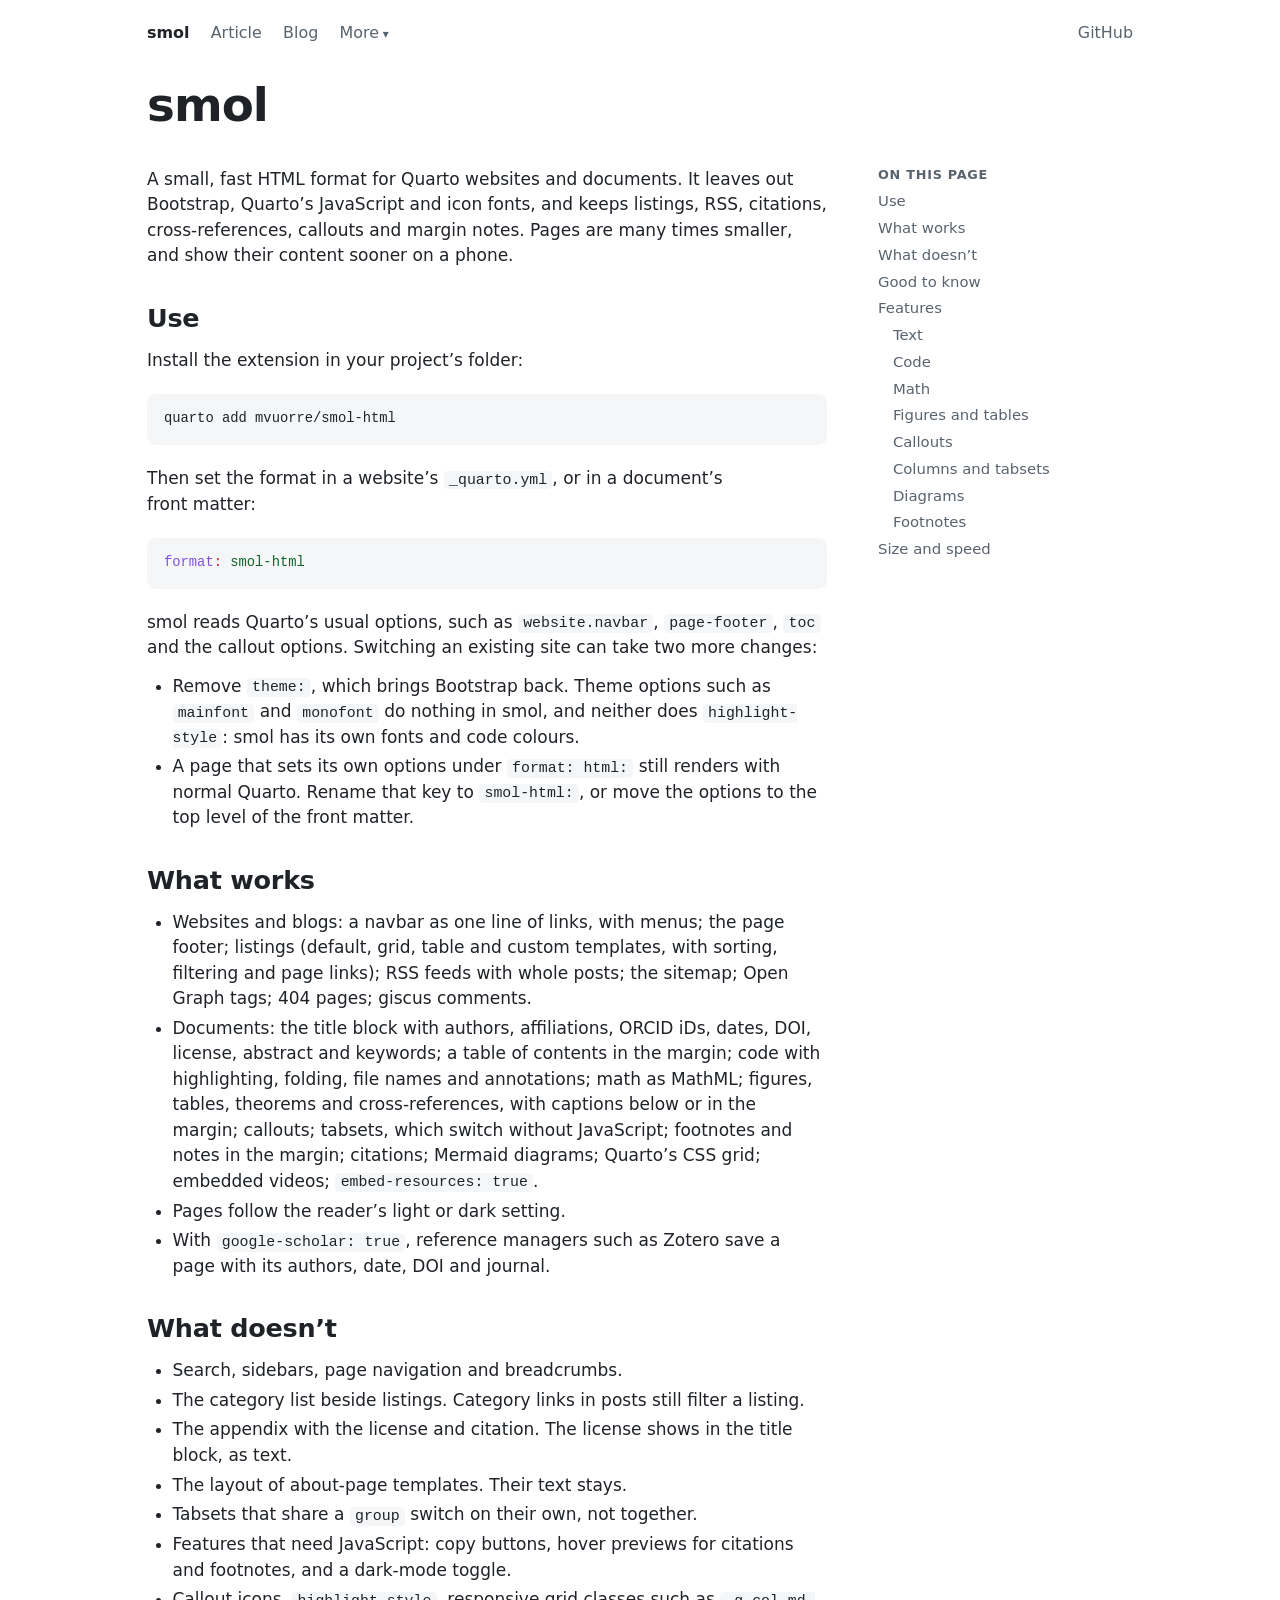
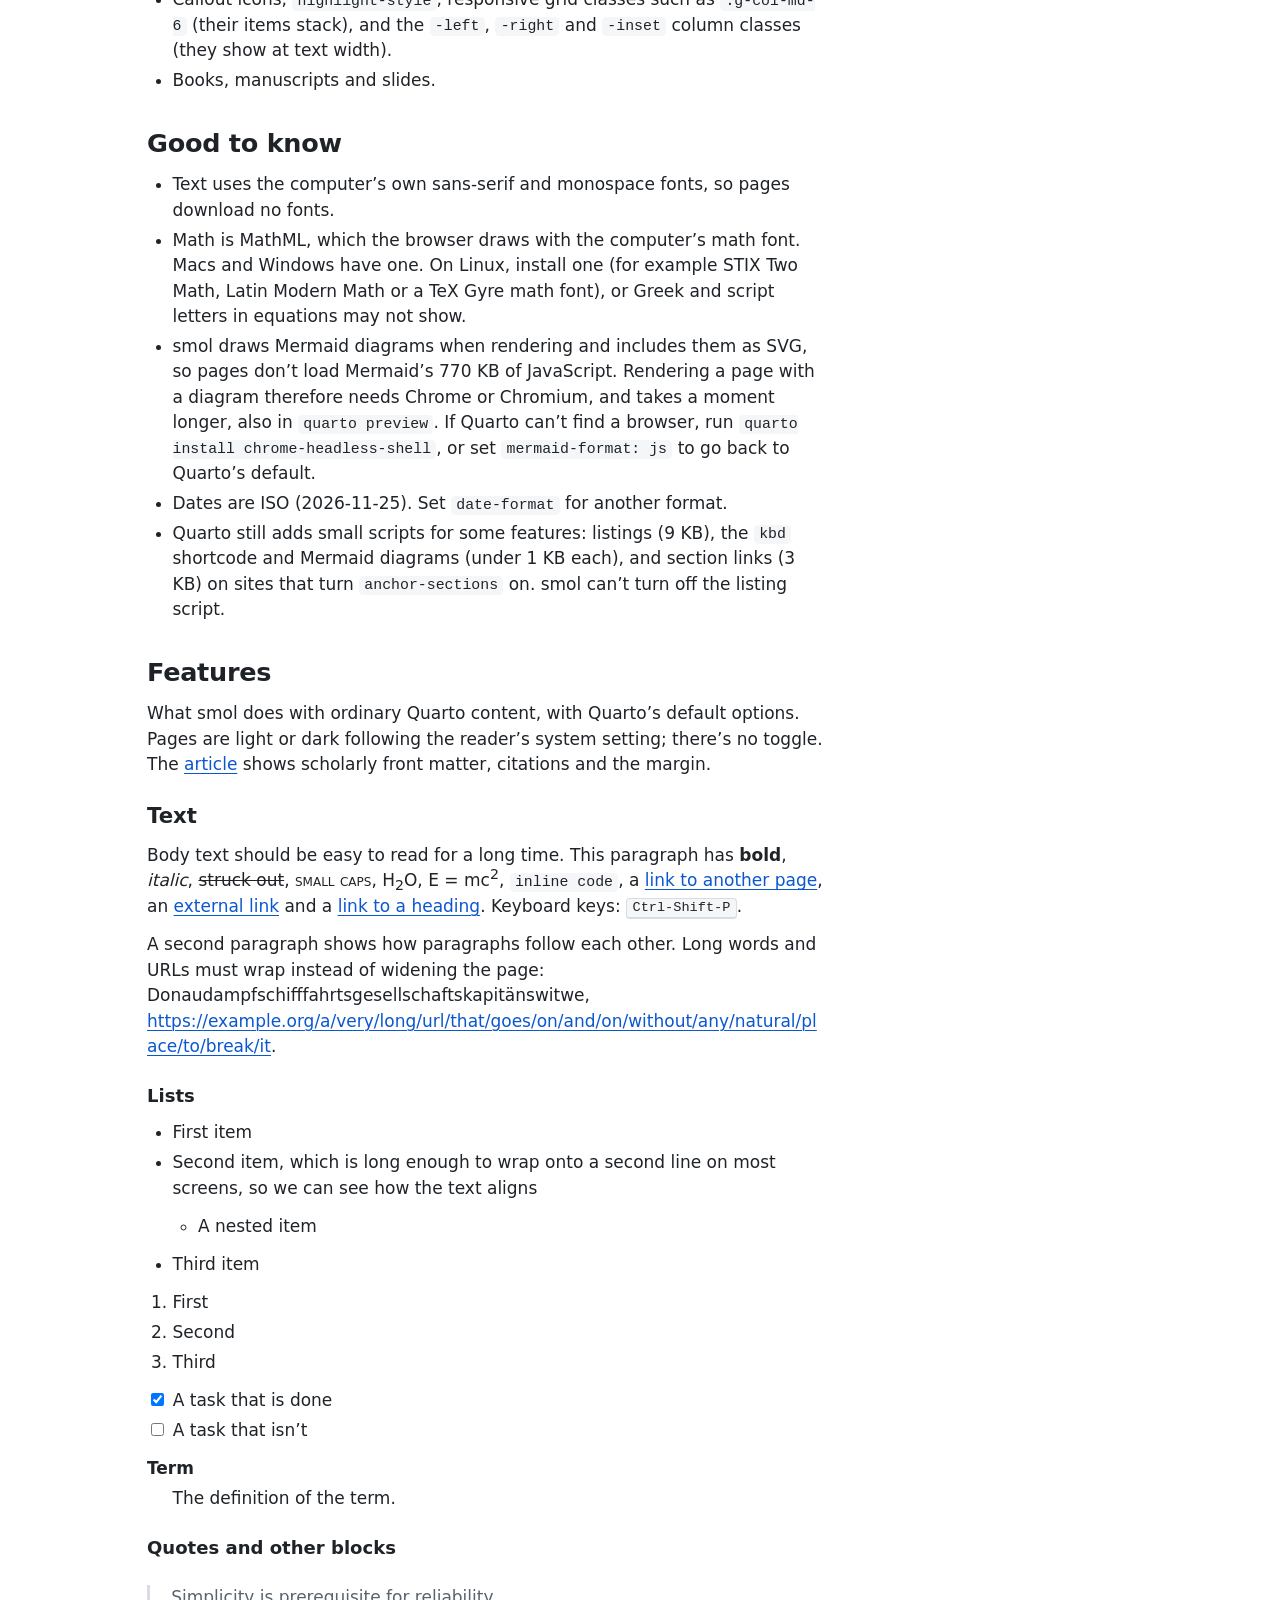
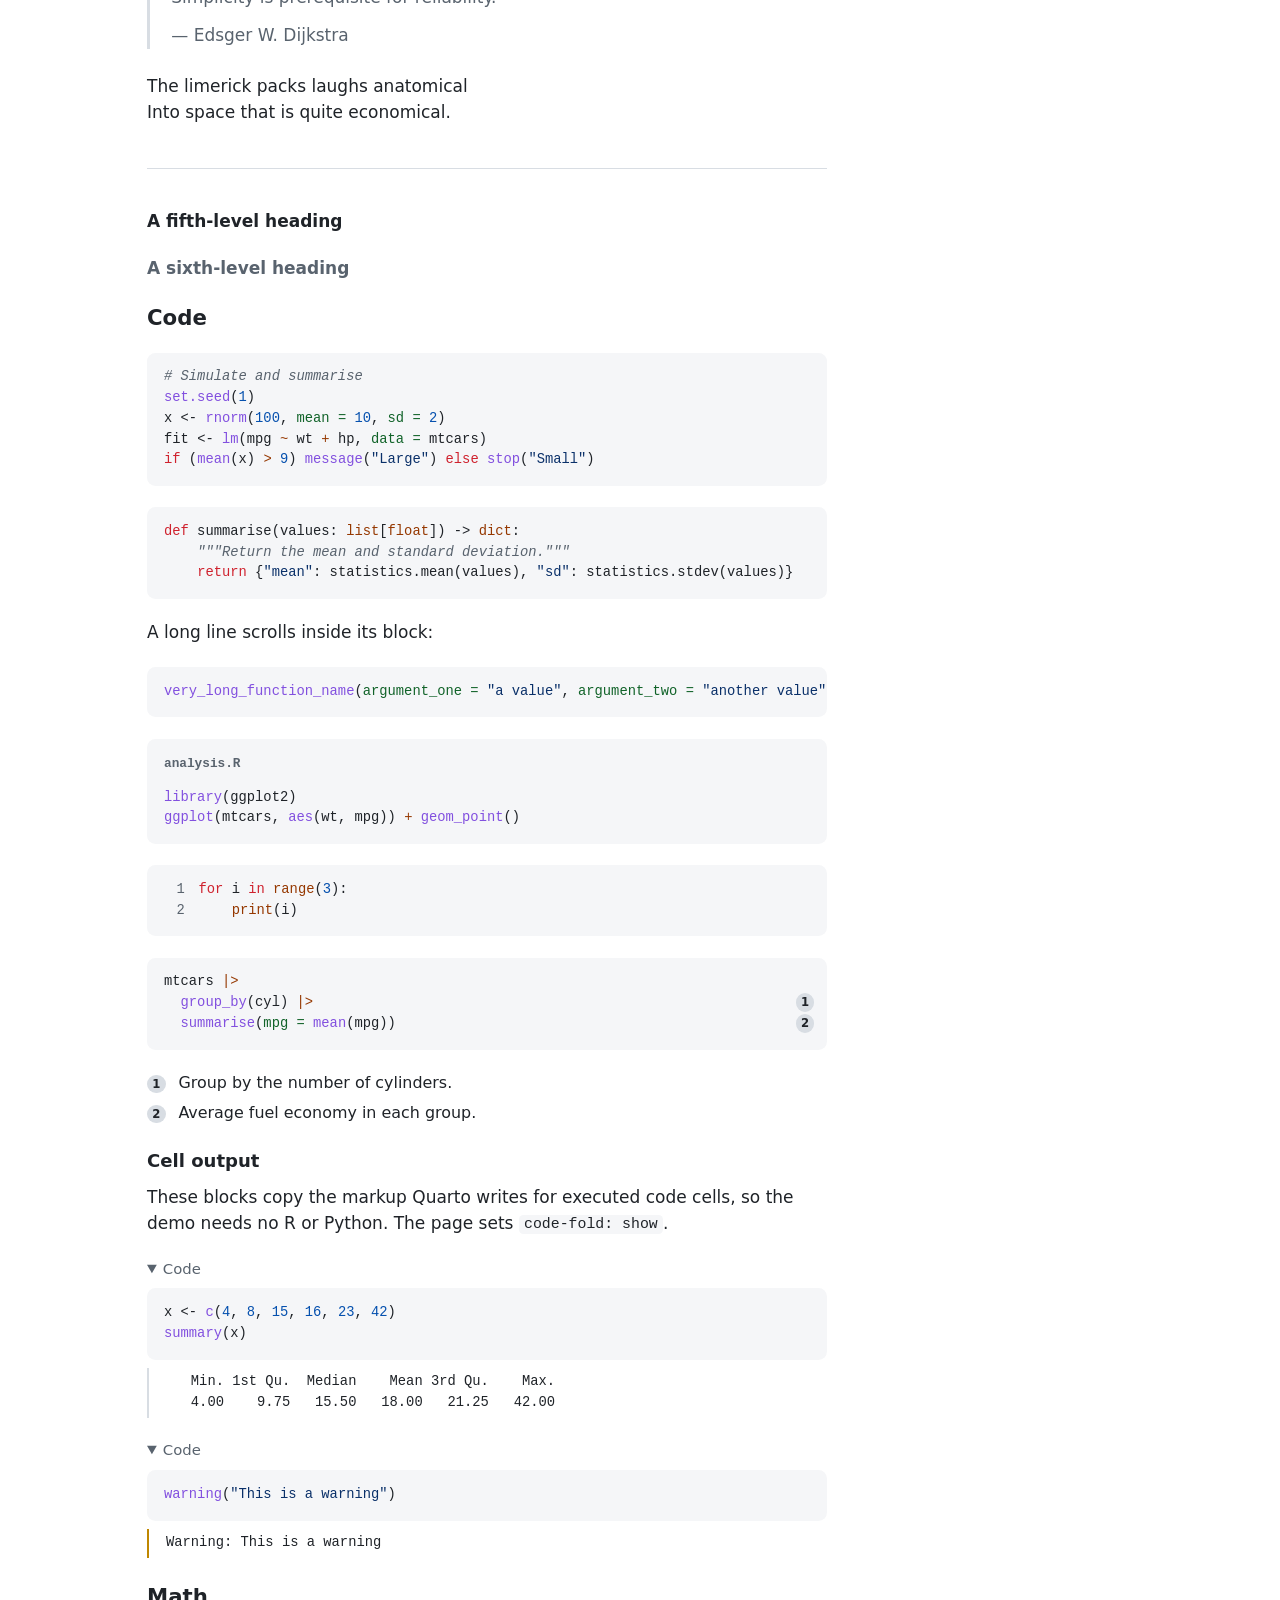
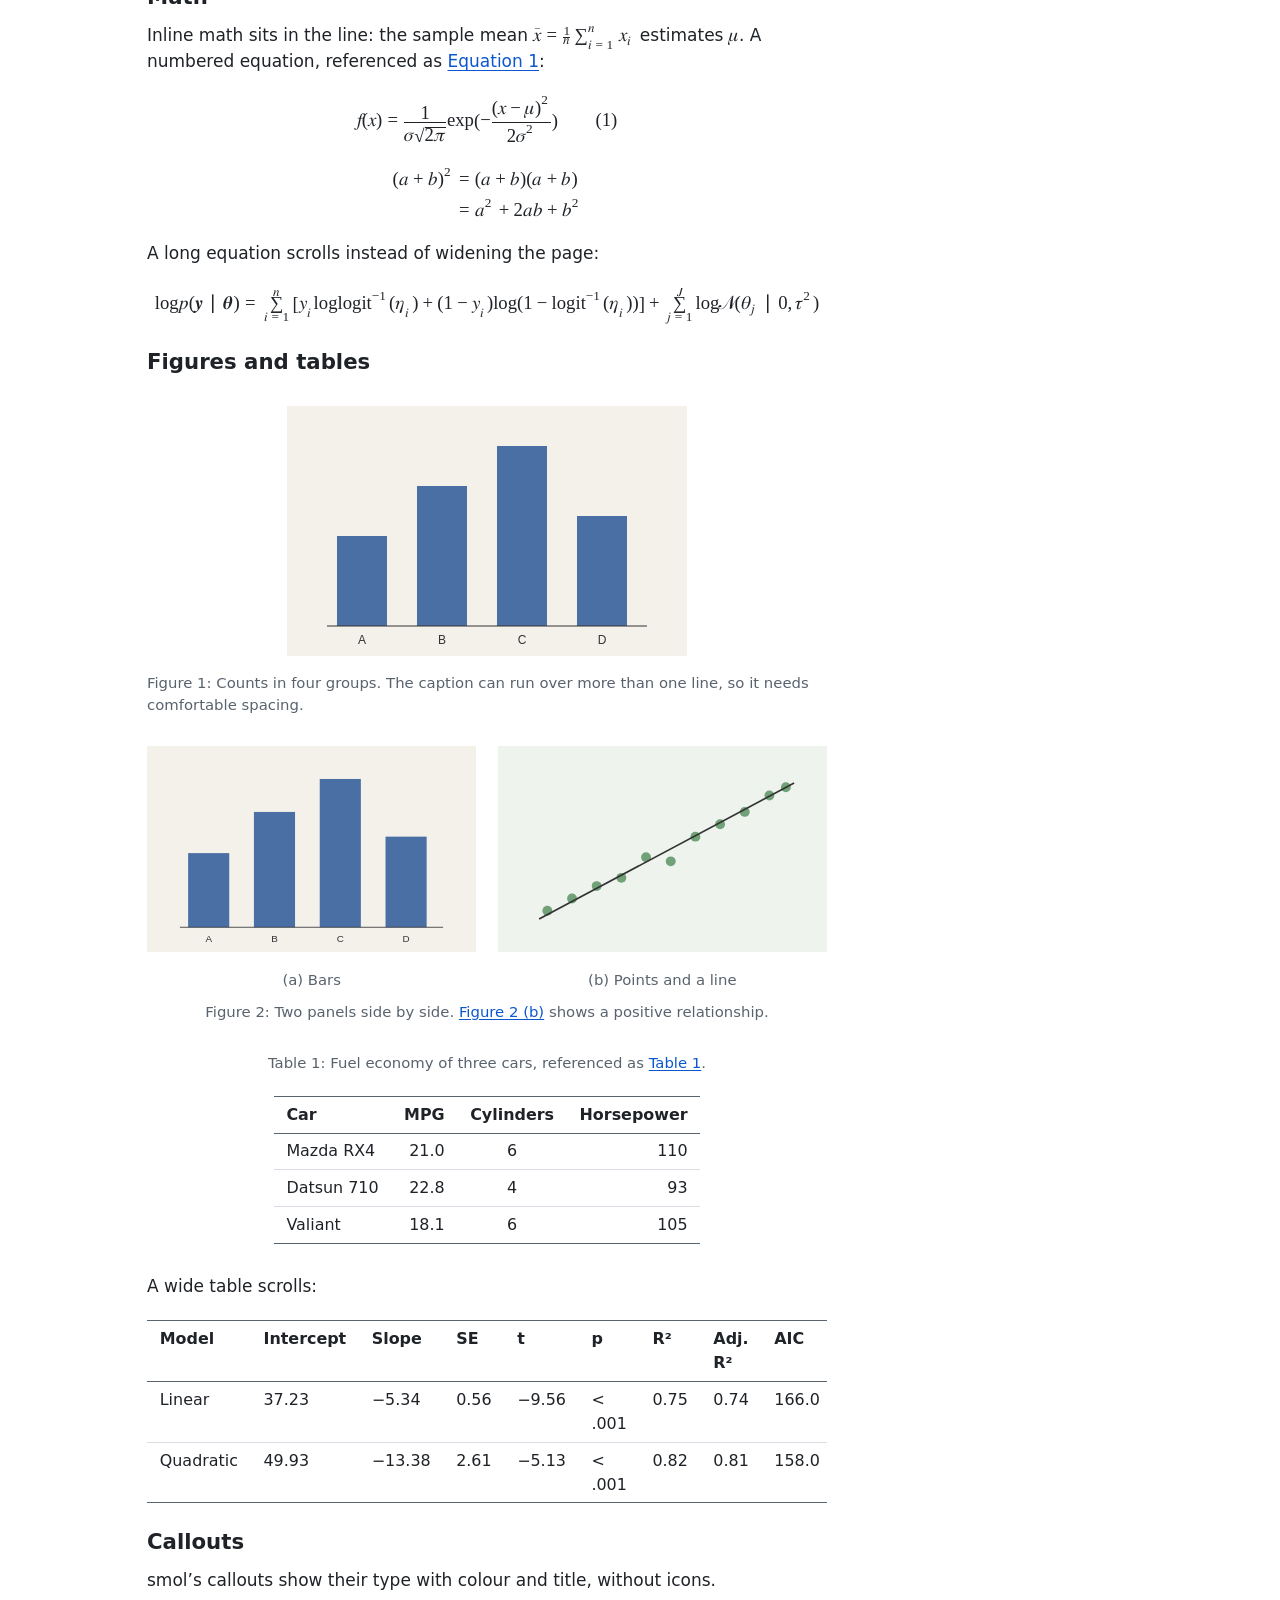
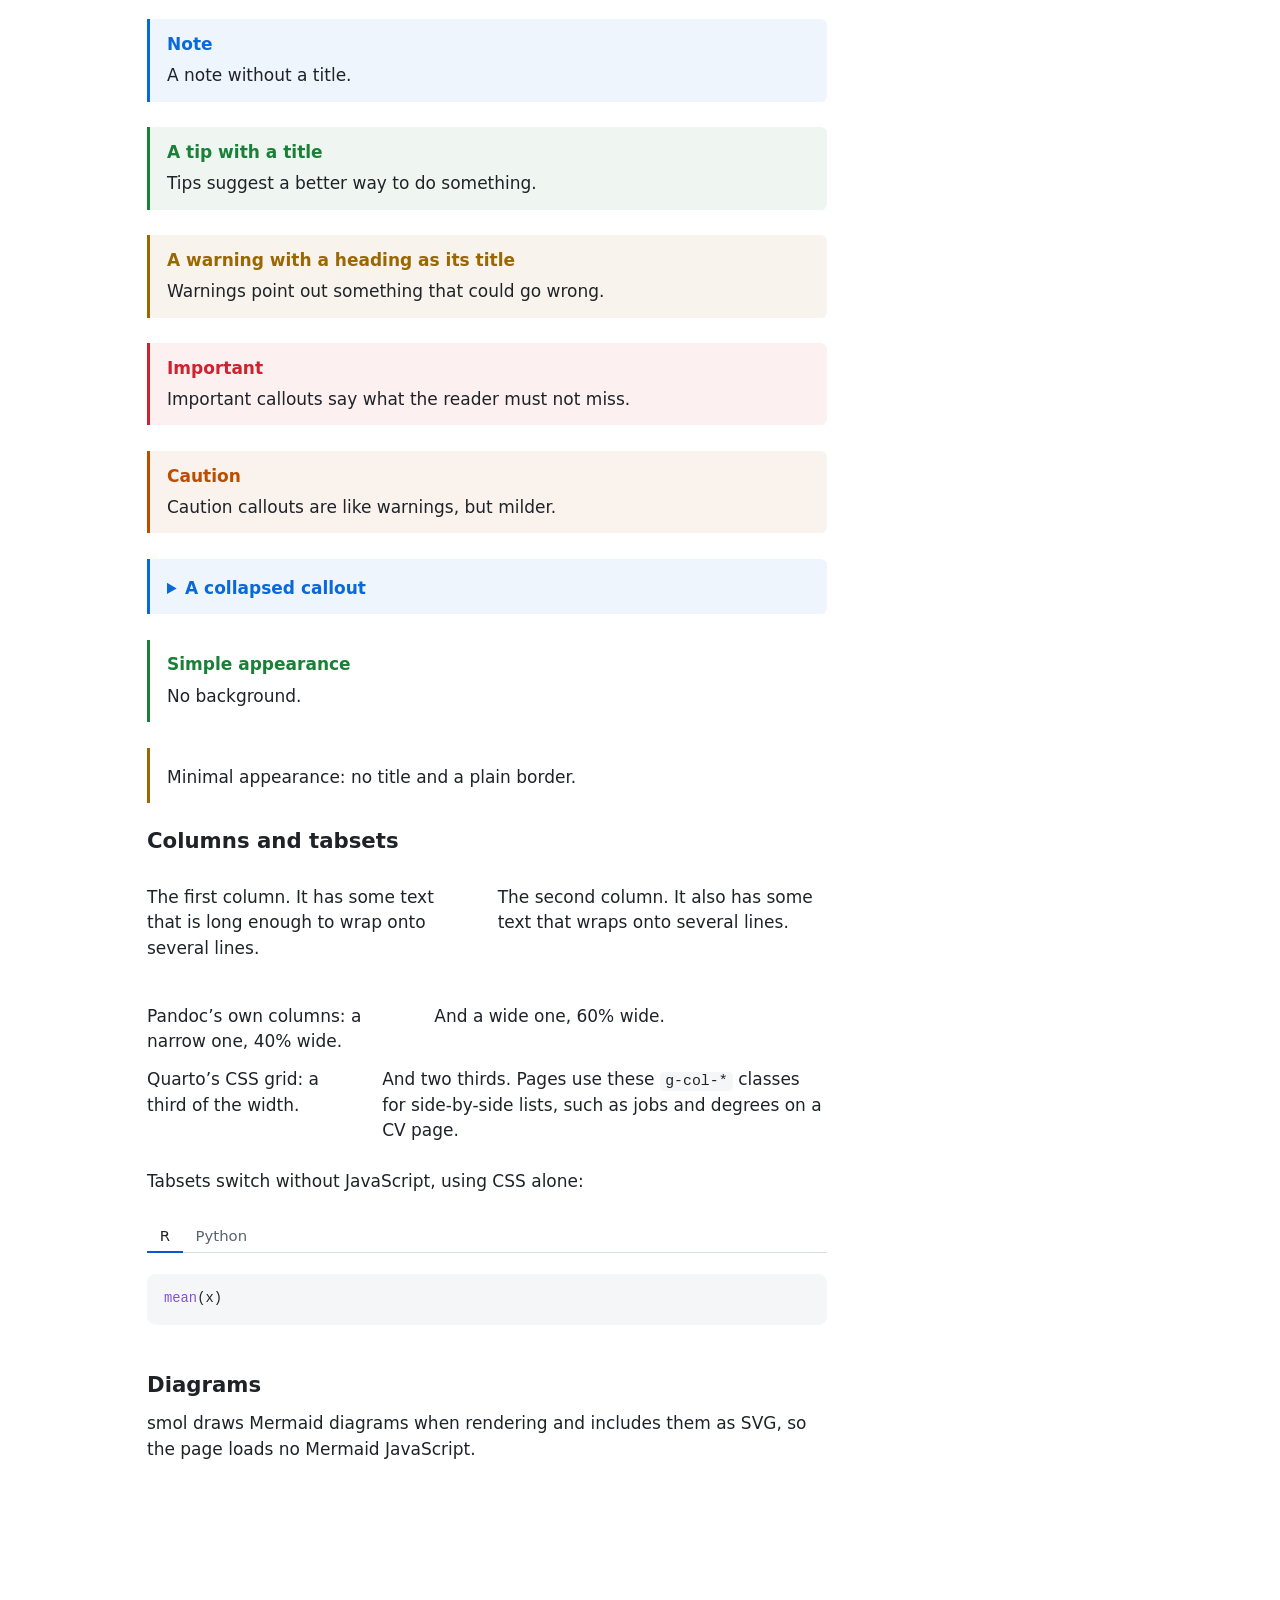
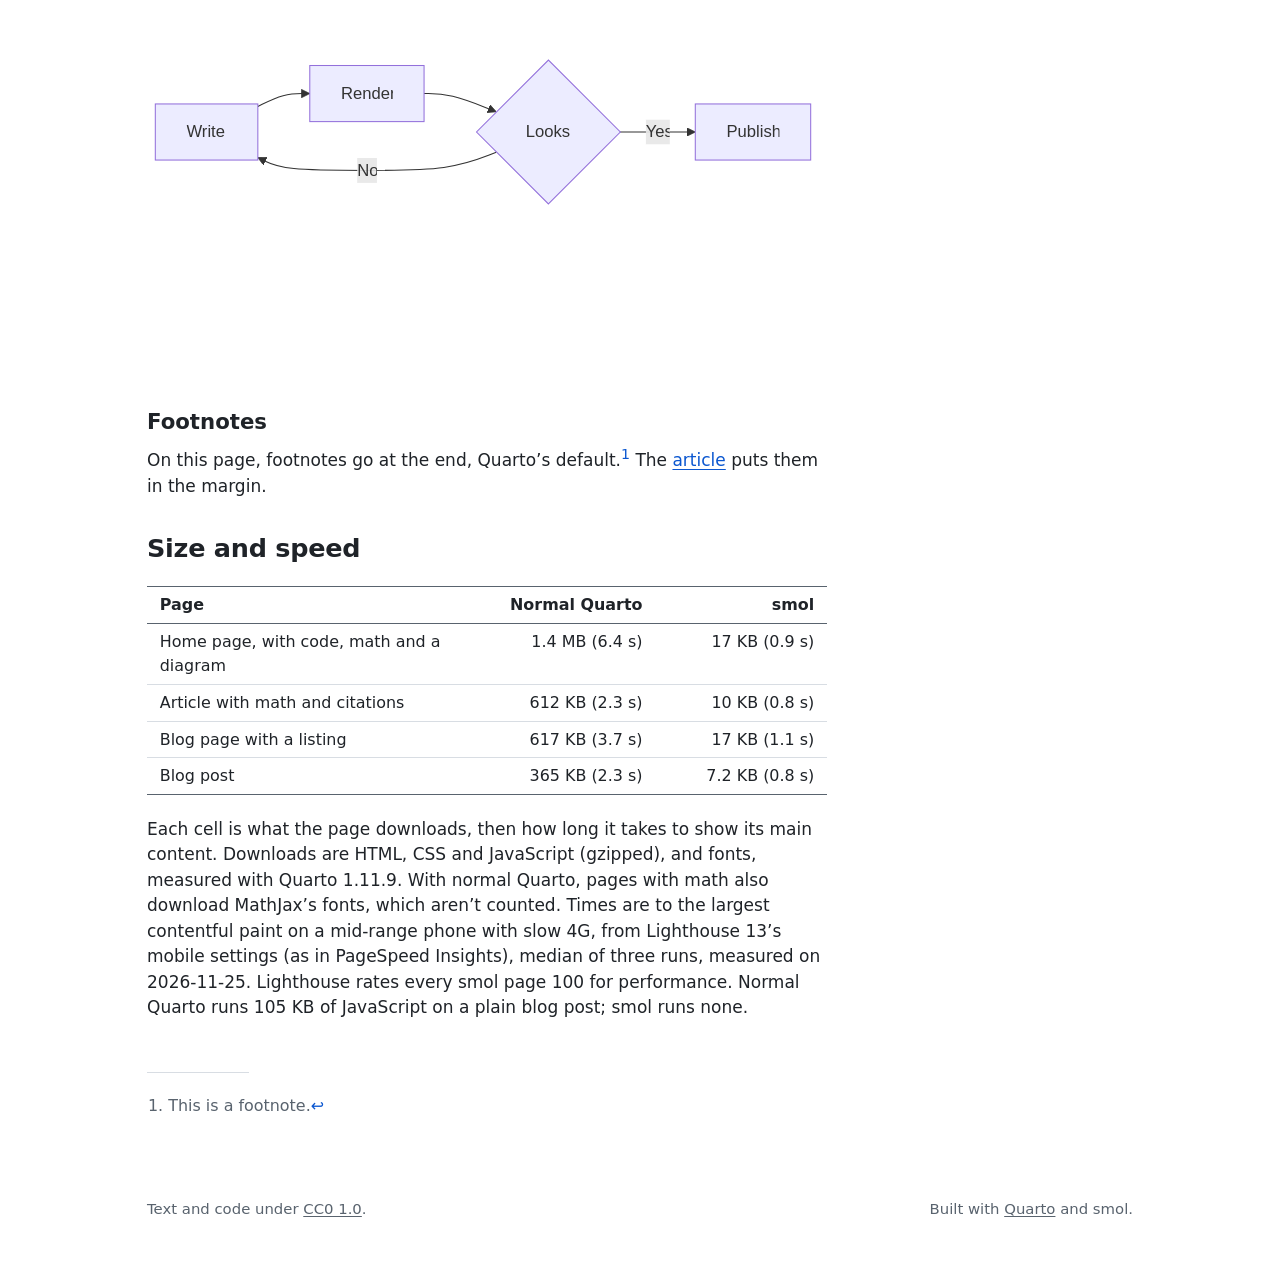
==== commit 1bdc78a0: "Built site for gh-pages" ====
--- a/index.html
+++ b/index.html
@@ -30,16 +30,16 @@
 
 <header id="title-block-header" class="quarto-title-block">
 <h1 class="title">smol</h1>
-<p class="subtitle">A small, fast HTML format for Quarto</p>
-<div class="description">smol is a Quarto HTML format without Bootstrap, Quarto’s JavaScript or icon fonts.</div>
 </header>
 
 <nav id="TOC" role="doc-toc" aria-labelledby="toc-title">
     <h2 id="toc-title">On this page</h2>
    
   <ul>
-  <li><a href="#smaller-pages" id="toc-smaller-pages">Smaller pages</a></li>
-  <li><a href="#use-it" id="toc-use-it">Use it</a></li>
+  <li><a href="#use" id="toc-use">Use</a></li>
+  <li><a href="#what-works" id="toc-what-works">What works</a></li>
+  <li><a href="#what-doesnt" id="toc-what-doesnt">What doesn’t</a></li>
+  <li><a href="#good-to-know" id="toc-good-to-know">Good to know</a></li>
   <li><a href="#features" id="toc-features">Features</a>
   <ul>
   <li><a href="#text" id="toc-text">Text</a></li>
@@ -51,52 +51,46 @@
   <li><a href="#diagrams" id="toc-diagrams">Diagrams</a></li>
   <li><a href="#footnotes" id="toc-footnotes">Footnotes</a></li>
   </ul></li>
+  <li><a href="#size-and-speed" id="toc-size-and-speed">Size and speed</a></li>
   </ul>
 </nav>
-<p>smol makes Quarto websites and documents without Bootstrap, Quarto’s JavaScript or icon fonts. Listings, RSS, citations, cross-references, callouts and margin notes still work. This site is built with it.</p>
-<h2 id="smaller-pages">Smaller pages</h2>
-<table class="caption-top">
-<colgroup>
-<col style="width: 48%">
-<col style="width: 26%">
-<col style="width: 25%">
-</colgroup>
-<thead>
-<tr class="header">
-<th style="text-align: left;">Page</th>
-<th style="text-align: right;">Normal Quarto</th>
-<th style="text-align: right;">smol</th>
-</tr>
-</thead>
-<tbody>
-<tr class="odd">
-<td style="text-align: left;">Home page, with code, math and a diagram</td>
-<td style="text-align: right;">1.4 MB in 26 files</td>
-<td style="text-align: right;">16 KB in 5 files</td>
-</tr>
-<tr class="even">
-<td style="text-align: left;">Article with math and citations</td>
-<td style="text-align: right;">612 KB in 21 files</td>
-<td style="text-align: right;">9.2 KB in 2 files</td>
-</tr>
-<tr class="odd">
-<td style="text-align: left;">Blog page with a listing</td>
-<td style="text-align: right;">617 KB in 23 files</td>
-<td style="text-align: right;">16 KB in 4 files</td>
-</tr>
-<tr class="even">
-<td style="text-align: left;">Blog post</td>
-<td style="text-align: right;">365 KB in 19 files</td>
-<td style="text-align: right;">6.3 KB in 2 files</td>
-</tr>
-</tbody>
-</table>
-<p>What each page downloads: HTML, CSS and JavaScript (gzipped), and fonts. Normal Quarto runs 105 KB of JavaScript on a plain blog post; smol runs none. Quarto still adds a small script for a few features: listings (9 KB), and keyboard keys and Mermaid diagrams (under 1 KB each). Measured on this site’s pages with Quarto 1.11.9. With normal Quarto, pages with math also download MathJax’s fonts, which aren’t counted.</p>
-<h2 id="use-it">Use it</h2>
+<p>A small, fast HTML format for Quarto websites and documents. It leaves out Bootstrap, Quarto’s JavaScript and icon fonts, and keeps listings, RSS, citations, cross-references, callouts and margin notes. Pages are many times smaller, and show their content sooner on a phone.</p>
+<h2 id="use">Use</h2>
 <p>Install the extension in your project’s folder:</p>
 <div class="sourceCode" id="cb1"><pre class="sourceCode sh"><code class="sourceCode bash"><span id="cb1-1"><a href="#cb1-1" aria-hidden="true" tabindex="-1"></a><span class="ex">quarto</span> add mvuorre/smol-html</span></code></pre></div>
-<p>Then switch a site, or a single document, with one line:</p>
+<p>Then set the format in a website’s <code>_quarto.yml</code>, or in a document’s front matter:</p>
 <div class="sourceCode" id="cb2"><pre class="sourceCode yaml"><code class="sourceCode yaml"><span id="cb2-1"><a href="#cb2-1" aria-hidden="true" tabindex="-1"></a><span class="fu">format</span><span class="kw">:</span><span class="at"> smol-html</span></span></code></pre></div>
+<p>smol reads Quarto’s usual options, such as <code>website.navbar</code>, <code>page-footer</code>, <code>toc</code> and the callout options. Switching an existing site can take two more changes:</p>
+<ul>
+<li>Remove <code>theme:</code>, which brings Bootstrap back. Theme options such as <code>mainfont</code> and <code>monofont</code> do nothing in smol, and neither does <code>highlight-style</code>: smol has its own fonts and code colours.</li>
+<li>A page that sets its own options under <code>format: html:</code> still renders with normal Quarto. Rename that key to <code>smol-html:</code>, or move the options to the top level of the front matter.</li>
+</ul>
+<h2 id="what-works">What works</h2>
+<ul>
+<li>Websites and blogs: a navbar as one line of links, with menus; the page footer; listings (default, grid, table and custom templates, with sorting, filtering and page links); RSS feeds with whole posts; the sitemap; Open Graph tags; 404 pages; giscus comments.</li>
+<li>Documents: the title block with authors, affiliations, ORCID iDs, dates, DOI, license, abstract and keywords; a table of contents in the margin; code with highlighting, folding, file names and annotations; math as MathML; figures, tables, theorems and cross-references, with captions below or in the margin; callouts; tabsets, which switch without JavaScript; footnotes and notes in the margin; citations; Mermaid diagrams; Quarto’s CSS grid; embedded videos; <code>embed-resources: true</code>.</li>
+<li>Pages follow the reader’s light or dark setting.</li>
+<li>With <code>google-scholar: true</code>, reference managers such as Zotero save a page with its authors, date, DOI and journal.</li>
+</ul>
+<h2 id="what-doesnt">What doesn’t</h2>
+<ul>
+<li>Search, sidebars, page navigation and breadcrumbs.</li>
+<li>The category list beside listings. Category links in posts still filter a listing.</li>
+<li>The appendix with the license and citation. The license shows in the title block, as text.</li>
+<li>The layout of about-page templates. Their text stays.</li>
+<li>Tabsets that share a <code>group</code> switch on their own, not together.</li>
+<li>Features that need JavaScript: copy buttons, hover previews for citations and footnotes, and a dark-mode toggle.</li>
+<li>Callout icons, <code>highlight-style</code>, responsive grid classes such as <code>.g-col-md-6</code> (their items stack), and the <code>-left</code>, <code>-right</code> and <code>-inset</code> column classes (they show at text width).</li>
+<li>Books, manuscripts and slides.</li>
+</ul>
+<h2 id="good-to-know">Good to know</h2>
+<ul>
+<li>Text uses the computer’s own sans-serif and monospace fonts, so pages download no fonts.</li>
+<li>Math is MathML, which the browser draws with the computer’s math font. Macs and Windows have one. On Linux, install one (for example STIX Two Math, Latin Modern Math or a TeX Gyre math font), or Greek and script letters in equations may not show.</li>
+<li>smol draws Mermaid diagrams when rendering and includes them as SVG, so pages don’t load Mermaid’s 770 KB of JavaScript. Rendering a page with a diagram therefore needs Chrome or Chromium, and takes a moment longer, also in <code>quarto preview</code>. If Quarto can’t find a browser, run <code>quarto install chrome-headless-shell</code>, or set <code>mermaid-format: js</code> to go back to Quarto’s default.</li>
+<li>Dates are ISO (2026-11-25). Set <code>date-format</code> for another format.</li>
+<li>Quarto still adds small scripts for some features: listings (9 KB), the <code>kbd</code> shortcode and Mermaid diagrams (under 1 KB each), and section links (3 KB) on sites that turn <code>anchor-sections</code> on. smol can’t turn off the listing script.</li>
+</ul>
 <h2 id="features">Features</h2>
 <p>What smol does with ordinary Quarto content, with Quarto’s default options. Pages are light or dark following the reader’s system setting; there’s no toggle. The <a href="./article.html">article</a> shows scholarly front matter, citations and the margin.</p>
 <h3 id="text">Text</h3>
@@ -418,18 +412,26 @@
 <p>And a wide one, 60% wide.</p>
 </div>
 </div>
-<p>Without JavaScript, tabsets show their tabs one after another:</p>
+<div class="grid">
+<div class="g-col-4">
+<p>Quarto’s CSS grid: a third of the width.</p>
+</div>
+<div class="g-col-8">
+<p>And two thirds. Pages use these <code>g-col-*</code> classes for side-by-side lists, such as jobs and degrees on a CV page.</p>
+</div>
+</div>
+<p>Tabsets switch without JavaScript, using CSS alone:</p>
 <div class="panel-tabset">
+<input type="radio" class="visually-hidden" name="tabset-1" id="tabset-1-1" checked=""><label for="tabset-1-1">
+R
+</label>
 <div class="tab">
-<div class="tab-title">
-R
-</div>
 <div class="sourceCode" id="cb12"><pre class="sourceCode r"><code class="sourceCode r"><span id="cb12-1"><a href="#cb12-1" aria-hidden="true" tabindex="-1"></a><span class="fu">mean</span>(x)</span></code></pre></div>
 </div>
+<input type="radio" class="visually-hidden" name="tabset-1" id="tabset-1-2"><label for="tabset-1-2">
+Python
+</label>
 <div class="tab">
-<div class="tab-title">
-Python
-</div>
 <div class="sourceCode" id="cb13"><pre class="sourceCode python"><code class="sourceCode python"><span id="cb13-1"><a href="#cb13-1" aria-hidden="true" tabindex="-1"></a>statistics.mean(x)</span></code></pre></div>
 </div>
 </div>
@@ -442,7 +444,7 @@
 <div>
 <svg id="mermaid-figure-1" width="672" xmlns="http://www.w3.org/2000/svg" xlink="http://www.w3.org/1999/xlink" class="flowchart" viewbox="0 0 646.84375 154.421875" role="graphics-document document" aria-roledescription="flowchart-v2" height="480">
 <style>#mermaid-figure-1{font-family:"trebuchet ms",verdana,arial,sans-serif;font-size:16px;fill:#333;}@keyframes edge-animation-frame{from{stroke-dashoffset:0;}}@keyframes dash{to{stroke-dashoffset:0;}}#mermaid-figure-1 .edge-animation-slow{stroke-dasharray:9,5!important;stroke-dashoffset:900;animation:dash 50s linear infinite;stroke-linecap:round;}#mermaid-figure-1 .edge-animation-fast{stroke-dasharray:9,5!important;stroke-dashoffset:900;animation:dash 20s linear infinite;stroke-linecap:round;}#mermaid-figure-1 .error-icon{fill:#552222;}#mermaid-figure-1 .error-text{fill:#552222;stroke:#552222;}#mermaid-figure-1 .edge-thickness-normal{stroke-width:1px;}#mermaid-figure-1 .edge-thickness-thick{stroke-width:3.5px;}#mermaid-figure-1 .edge-pattern-solid{stroke-dasharray:0;}#mermaid-figure-1 .edge-thickness-invisible{stroke-width:0;fill:none;}#mermaid-figure-1 .edge-pattern-dashed{stroke-dasharray:3;}#mermaid-figure-1 .edge-pattern-dotted{stroke-dasharray:2;}#mermaid-figure-1 .marker{fill:#333333;stroke:#333333;}#mermaid-figure-1 .marker.cross{stroke:#333333;}#mermaid-figure-1 svg{font-family:"trebuchet ms",verdana,arial,sans-serif;font-size:16px;}#mermaid-figure-1 p{margin:0;}#mermaid-figure-1 .label{font-family:"trebuchet ms",verdana,arial,sans-serif;color:#333;}#mermaid-figure-1 .cluster-label text{fill:#333;}#mermaid-figure-1 .cluster-label span{color:#333;}#mermaid-figure-1 .cluster-label span p{background-color:transparent;}#mermaid-figure-1 .label text,#mermaid-figure-1 span{fill:#333;color:#333;}#mermaid-figure-1 .node rect,#mermaid-figure-1 .node circle,#mermaid-figure-1 .node ellipse,#mermaid-figure-1 .node polygon,#mermaid-figure-1 .node path{fill:#ECECFF;stroke:#9370DB;stroke-width:1px;}#mermaid-figure-1 .rough-node .label text,#mermaid-figure-1 .node .label text,#mermaid-figure-1 .image-shape .label,#mermaid-figure-1 .icon-shape .label{text-anchor:middle;}#mermaid-figure-1 .node .katex path{fill:#000;stroke:#000;stroke-width:1px;}#mermaid-figure-1 .rough-node .label,#mermaid-figure-1 .node .label,#mermaid-figure-1 .image-shape .label,#mermaid-figure-1 .icon-shape .label{text-align:center;}#mermaid-figure-1 .node.clickable{cursor:pointer;}#mermaid-figure-1 .root .anchor path{fill:#333333!important;stroke-width:0;stroke:#333333;}#mermaid-figure-1 .arrowheadPath{fill:#333333;}#mermaid-figure-1 .edgePath .path{stroke:#333333;stroke-width:2.0px;}#mermaid-figure-1 .flowchart-link{stroke:#333333;fill:none;}#mermaid-figure-1 .edgeLabel{background-color:rgba(232,232,232, 0.8);text-align:center;}#mermaid-figure-1 .edgeLabel p{background-color:rgba(232,232,232, 0.8);}#mermaid-figure-1 .edgeLabel rect{opacity:0.5;background-color:rgba(232,232,232, 0.8);fill:rgba(232,232,232, 0.8);}#mermaid-figure-1 .labelBkg{background-color:rgba(232, 232, 232, 0.5);}#mermaid-figure-1 .cluster rect{fill:#ffffde;stroke:#aaaa33;stroke-width:1px;}#mermaid-figure-1 .cluster text{fill:#333;}#mermaid-figure-1 .cluster span{color:#333;}#mermaid-figure-1 div.mermaidTooltip{position:absolute;text-align:center;max-width:200px;padding:2px;font-family:"trebuchet ms",verdana,arial,sans-serif;font-size:12px;background:hsl(80, 100%, 96.2745098039%);border:1px solid #aaaa33;border-radius:2px;pointer-events:none;z-index:100;}#mermaid-figure-1 .flowchartTitleText{text-anchor:middle;font-size:18px;fill:#333;}#mermaid-figure-1 rect.text{fill:none;stroke-width:0;}#mermaid-figure-1 .icon-shape,#mermaid-figure-1 .image-shape{background-color:rgba(232,232,232, 0.8);text-align:center;}#mermaid-figure-1 .icon-shape p,#mermaid-figure-1 .image-shape p{background-color:rgba(232,232,232, 0.8);padding:2px;}#mermaid-figure-1 .icon-shape rect,#mermaid-figure-1 .image-shape rect{opacity:0.5;background-color:rgba(232,232,232, 0.8);fill:rgba(232,232,232, 0.8);}#mermaid-figure-1 .label-icon{display:inline-block;height:1em;overflow:visible;vertical-align:-0.125em;}#mermaid-figure-1 .node .label-icon path{fill:currentColor;stroke:revert;stroke-width:revert;}#mermaid-figure-1 :root{--mermaid-font-family:"trebuchet ms",verdana,arial,sans-serif;}</style>
-<g><marker id="mermaid-1795612488241_flowchart-v2-pointEnd" class="marker flowchart-v2" viewbox="0 0 10 10" refx="5" refy="5" markerunits="userSpaceOnUse" markerwidth="8" markerheight="8" orient="auto"><path d="M 0 0 L 10 5 L 0 10 z" class="arrowMarkerPath" style="stroke-width: 1; stroke-dasharray: 1, 0;"></path></marker><marker id="mermaid-1795612488241_flowchart-v2-pointStart" class="marker flowchart-v2" viewbox="0 0 10 10" refx="4.5" refy="5" markerunits="userSpaceOnUse" markerwidth="8" markerheight="8" orient="auto"><path d="M 0 5 L 10 10 L 10 0 z" class="arrowMarkerPath" style="stroke-width: 1; stroke-dasharray: 1, 0;"></path></marker><marker id="mermaid-1795612488241_flowchart-v2-circleEnd" class="marker flowchart-v2" viewbox="0 0 10 10" refx="11" refy="5" markerunits="userSpaceOnUse" markerwidth="11" markerheight="11" orient="auto"><circle cx="5" cy="5" r="5" class="arrowMarkerPath" style="stroke-width: 1; stroke-dasharray: 1, 0;"></circle></marker><marker id="mermaid-1795612488241_flowchart-v2-circleStart" class="marker flowchart-v2" viewbox="0 0 10 10" refx="-1" refy="5" markerunits="userSpaceOnUse" markerwidth="11" markerheight="11" orient="auto"><circle cx="5" cy="5" r="5" class="arrowMarkerPath" style="stroke-width: 1; stroke-dasharray: 1, 0;"></circle></marker><marker id="mermaid-1795612488241_flowchart-v2-crossEnd" class="marker cross flowchart-v2" viewbox="0 0 11 11" refx="12" refy="5.2" markerunits="userSpaceOnUse" markerwidth="11" markerheight="11" orient="auto"><path d="M 1,1 l 9,9 M 10,1 l -9,9" class="arrowMarkerPath" style="stroke-width: 2; stroke-dasharray: 1, 0;"></path></marker><marker id="mermaid-1795612488241_flowchart-v2-crossStart" class="marker cross flowchart-v2" viewbox="0 0 11 11" refx="-1" refy="5.2" markerunits="userSpaceOnUse" markerwidth="11" markerheight="11" orient="auto"><path d="M 1,1 l 9,9 M 10,1 l -9,9" class="arrowMarkerPath" style="stroke-width: 2; stroke-dasharray: 1, 0;"></path></marker><g class="root"><g class="clusters"></g><g class="edgePaths"><path d="M106.688,52.653L110.854,50.579C115.021,48.506,123.354,44.358,131.021,42.285C138.688,40.211,145.688,40.211,149.188,40.211L152.688,40.211" id="L_A_B_0" class="edge-thickness-normal edge-pattern-solid edge-thickness-normal edge-pattern-solid flowchart-link" style=";" data-edge="true" data-et="edge" data-id="L_A_B_0" data-points="W3sieCI6MTA2LjY4NzUsInkiOjUyLjY1MzE0MDEwNjEzNzAzfSx7IngiOjEzMS42ODc1LCJ5Ijo0MC4yMTA5Mzc1fSx7IngiOjE1Ni42ODc1LCJ5Ijo0MC4yMTA5Mzc1fV0=" marker-end="url(#mermaid-1795612488241_flowchart-v2-pointEnd)"></path><path d="M266.688,40.211L270.854,40.211C275.021,40.211,283.354,40.211,294.32,42.881C305.285,45.551,318.883,50.892,325.682,53.562L332.481,56.232" id="L_B_C_0" class="edge-thickness-normal edge-pattern-solid edge-thickness-normal edge-pattern-solid flowchart-link" style=";" data-edge="true" data-et="edge" data-id="L_B_C_0" data-points="W3sieCI6MjY2LjY4NzUsInkiOjQwLjIxMDkzNzV9LHsieCI6MjkxLjY4NzUsInkiOjQwLjIxMDkzNzV9LHsieCI6MzM2LjIwNDIwMTM5OTIyNTk1LCJ5Ijo1Ny42OTQyMzYxMDA3NzQwNH1d" marker-end="url(#mermaid-1795612488241_flowchart-v2-pointEnd)"></path><path d="M455.109,77.211L461.164,77.211C467.219,77.211,479.328,77.211,490.771,77.211C502.214,77.211,512.99,77.211,518.378,77.211L523.766,77.211" id="L_C_D_0" class="edge-thickness-normal edge-pattern-solid edge-thickness-normal edge-pattern-solid flowchart-link" style=";" data-edge="true" data-et="edge" data-id="L_C_D_0" data-points="W3sieCI6NDU1LjEwOTM3NSwieSI6NzcuMjEwOTM3NX0seyJ4Ijo0OTEuNDM3NSwieSI6NzcuMjEwOTM3NX0seyJ4Ijo1MjcuNzY1NjI1LCJ5Ijo3Ny4yMTA5Mzc1fV0=" marker-end="url(#mermaid-1795612488241_flowchart-v2-pointEnd)"></path><path d="M336.204,96.728L328.785,99.642C321.365,102.555,306.526,108.383,285.774,111.297C265.021,114.211,238.354,114.211,211.688,114.211C185.021,114.211,158.354,114.211,141.451,112.434C124.548,110.658,117.408,107.104,113.838,105.328L110.269,103.551" id="L_C_A_0" class="edge-thickness-normal edge-pattern-solid edge-thickness-normal edge-pattern-solid flowchart-link" style=";" data-edge="true" data-et="edge" data-id="L_C_A_0" data-points="[base64]" marker-end="url(#mermaid-1795612488241_flowchart-v2-pointEnd)"></path></g><g class="edgeLabels"><g class="edgeLabel"><g class="label" data-id="L_A_B_0" transform="translate(0, 0)"><foreignobject width="0" height="0">
+<g><marker id="mermaid-1795697979069_flowchart-v2-pointEnd" class="marker flowchart-v2" viewbox="0 0 10 10" refx="5" refy="5" markerunits="userSpaceOnUse" markerwidth="8" markerheight="8" orient="auto"><path d="M 0 0 L 10 5 L 0 10 z" class="arrowMarkerPath" style="stroke-width: 1; stroke-dasharray: 1, 0;"></path></marker><marker id="mermaid-1795697979069_flowchart-v2-pointStart" class="marker flowchart-v2" viewbox="0 0 10 10" refx="4.5" refy="5" markerunits="userSpaceOnUse" markerwidth="8" markerheight="8" orient="auto"><path d="M 0 5 L 10 10 L 10 0 z" class="arrowMarkerPath" style="stroke-width: 1; stroke-dasharray: 1, 0;"></path></marker><marker id="mermaid-1795697979069_flowchart-v2-circleEnd" class="marker flowchart-v2" viewbox="0 0 10 10" refx="11" refy="5" markerunits="userSpaceOnUse" markerwidth="11" markerheight="11" orient="auto"><circle cx="5" cy="5" r="5" class="arrowMarkerPath" style="stroke-width: 1; stroke-dasharray: 1, 0;"></circle></marker><marker id="mermaid-1795697979069_flowchart-v2-circleStart" class="marker flowchart-v2" viewbox="0 0 10 10" refx="-1" refy="5" markerunits="userSpaceOnUse" markerwidth="11" markerheight="11" orient="auto"><circle cx="5" cy="5" r="5" class="arrowMarkerPath" style="stroke-width: 1; stroke-dasharray: 1, 0;"></circle></marker><marker id="mermaid-1795697979069_flowchart-v2-crossEnd" class="marker cross flowchart-v2" viewbox="0 0 11 11" refx="12" refy="5.2" markerunits="userSpaceOnUse" markerwidth="11" markerheight="11" orient="auto"><path d="M 1,1 l 9,9 M 10,1 l -9,9" class="arrowMarkerPath" style="stroke-width: 2; stroke-dasharray: 1, 0;"></path></marker><marker id="mermaid-1795697979069_flowchart-v2-crossStart" class="marker cross flowchart-v2" viewbox="0 0 11 11" refx="-1" refy="5.2" markerunits="userSpaceOnUse" markerwidth="11" markerheight="11" orient="auto"><path d="M 1,1 l 9,9 M 10,1 l -9,9" class="arrowMarkerPath" style="stroke-width: 2; stroke-dasharray: 1, 0;"></path></marker><g class="root"><g class="clusters"></g><g class="edgePaths"><path d="M106.688,52.653L110.854,50.579C115.021,48.506,123.354,44.358,131.021,42.285C138.688,40.211,145.688,40.211,149.188,40.211L152.688,40.211" id="L_A_B_0" class="edge-thickness-normal edge-pattern-solid edge-thickness-normal edge-pattern-solid flowchart-link" style=";" data-edge="true" data-et="edge" data-id="L_A_B_0" data-points="W3sieCI6MTA2LjY4NzUsInkiOjUyLjY1MzE0MDEwNjEzNzAzfSx7IngiOjEzMS42ODc1LCJ5Ijo0MC4yMTA5Mzc1fSx7IngiOjE1Ni42ODc1LCJ5Ijo0MC4yMTA5Mzc1fV0=" marker-end="url(#mermaid-1795697979069_flowchart-v2-pointEnd)"></path><path d="M266.688,40.211L270.854,40.211C275.021,40.211,283.354,40.211,294.32,42.881C305.285,45.551,318.883,50.892,325.682,53.562L332.481,56.232" id="L_B_C_0" class="edge-thickness-normal edge-pattern-solid edge-thickness-normal edge-pattern-solid flowchart-link" style=";" data-edge="true" data-et="edge" data-id="L_B_C_0" data-points="W3sieCI6MjY2LjY4NzUsInkiOjQwLjIxMDkzNzV9LHsieCI6MjkxLjY4NzUsInkiOjQwLjIxMDkzNzV9LHsieCI6MzM2LjIwNDIwMTM5OTIyNTk1LCJ5Ijo1Ny42OTQyMzYxMDA3NzQwNH1d" marker-end="url(#mermaid-1795697979069_flowchart-v2-pointEnd)"></path><path d="M455.109,77.211L461.164,77.211C467.219,77.211,479.328,77.211,490.771,77.211C502.214,77.211,512.99,77.211,518.378,77.211L523.766,77.211" id="L_C_D_0" class="edge-thickness-normal edge-pattern-solid edge-thickness-normal edge-pattern-solid flowchart-link" style=";" data-edge="true" data-et="edge" data-id="L_C_D_0" data-points="W3sieCI6NDU1LjEwOTM3NSwieSI6NzcuMjEwOTM3NX0seyJ4Ijo0OTEuNDM3NSwieSI6NzcuMjEwOTM3NX0seyJ4Ijo1MjcuNzY1NjI1LCJ5Ijo3Ny4yMTA5Mzc1fV0=" marker-end="url(#mermaid-1795697979069_flowchart-v2-pointEnd)"></path><path d="M336.204,96.728L328.785,99.642C321.365,102.555,306.526,108.383,285.774,111.297C265.021,114.211,238.354,114.211,211.688,114.211C185.021,114.211,158.354,114.211,141.451,112.434C124.548,110.658,117.408,107.104,113.838,105.328L110.269,103.551" id="L_C_A_0" class="edge-thickness-normal edge-pattern-solid edge-thickness-normal edge-pattern-solid flowchart-link" style=";" data-edge="true" data-et="edge" data-id="L_C_A_0" data-points="[base64]" marker-end="url(#mermaid-1795697979069_flowchart-v2-pointEnd)"></path></g><g class="edgeLabels"><g class="edgeLabel"><g class="label" data-id="L_A_B_0" transform="translate(0, 0)"><foreignobject width="0" height="0">
 <div class="labelBkg" data-xmlns="http://www.w3.org/1999/xhtml" style="display: table-cell; white-space: nowrap; line-height: 1.5; max-width: 200px; text-align: center;">
 <span class="edgeLabel"></span>
 </div>
@@ -507,6 +509,44 @@
 </div>
 <h3 id="footnotes">Footnotes</h3>
 <p>On this page, footnotes go at the end, Quarto’s default.<a href="#fn1" class="footnote-ref" id="fnref1" role="doc-noteref"><sup>1</sup></a> The <a href="./article.html">article</a> puts them in the margin.</p>
+<h2 id="size-and-speed">Size and speed</h2>
+<table class="caption-top">
+<colgroup>
+<col style="width: 48%">
+<col style="width: 26%">
+<col style="width: 25%">
+</colgroup>
+<thead>
+<tr class="header">
+<th style="text-align: left;">Page</th>
+<th style="text-align: right;">Normal Quarto</th>
+<th style="text-align: right;">smol</th>
+</tr>
+</thead>
+<tbody>
+<tr class="odd">
+<td style="text-align: left;">Home page, with code, math and a diagram</td>
+<td style="text-align: right;">1.4 MB (6.4 s)</td>
+<td style="text-align: right;">17 KB (0.9 s)</td>
+</tr>
+<tr class="even">
+<td style="text-align: left;">Article with math and citations</td>
+<td style="text-align: right;">612 KB (2.3 s)</td>
+<td style="text-align: right;">10 KB (0.8 s)</td>
+</tr>
+<tr class="odd">
+<td style="text-align: left;">Blog page with a listing</td>
+<td style="text-align: right;">617 KB (3.7 s)</td>
+<td style="text-align: right;">17 KB (1.1 s)</td>
+</tr>
+<tr class="even">
+<td style="text-align: left;">Blog post</td>
+<td style="text-align: right;">365 KB (2.3 s)</td>
+<td style="text-align: right;">7.2 KB (0.8 s)</td>
+</tr>
+</tbody>
+</table>
+<p>Each cell is what the page downloads, then how long it takes to show its main content. Downloads are HTML, CSS and JavaScript (gzipped), and fonts, measured with Quarto 1.11.9. With normal Quarto, pages with math also download MathJax’s fonts, which aren’t counted. Times are to the largest contentful paint on a mid-range phone with slow 4G, from Lighthouse 13’s mobile settings (as in PageSpeed Insights), median of three runs, measured on 2026-11-25. Lighthouse rates every smol page 100 for performance. Normal Quarto runs 105 KB of JavaScript on a plain blog post; smol runs none.</p>
 
 <section id="footnotes" class="footnotes footnotes-end-of-document" role="doc-endnotes">
 <hr>
--- a/site_libs/quarto-contrib/quarto-project/smol/smol.css
+++ b/site_libs/quarto-contrib/quarto-project/smol/smol.css
@@ -68,6 +68,18 @@
     width: var(--side);
     margin-right: calc(-1 * (var(--gap) + var(--side)));
   }
+  /* Quarto puts a margin caption after its figure or table. Floating the
+     content too lets the caption float level with its top, while it still
+     stacks below earlier margin notes instead of overlapping them. */
+  .margin-caption > figure > div {
+    float: left;
+    width: 100%;
+  }
+  .margin-caption > figure::after {
+    content: "";
+    display: block;
+    clear: left;
+  }
   .column-page {
     clear: right;
     margin-right: calc(-1 * (var(--gap) + var(--side)));
@@ -138,6 +150,7 @@
 #title-block-header .description p { margin: 0; }
 
 #title-block-header .authors { margin-top: 1.25rem; color: var(--text); }
+.author { display: block; }
 
 .orcid svg {
   width: 1em;
@@ -493,6 +506,10 @@
 
 img, svg, video, iframe { max-width: 100%; height: auto; }
 
+/* Embedded videos. Quarto's fallback for Bootstrap's .ratio lacks this
+   spacer, so without it videos have no height and vanish. */
+.ratio::before { content: ""; display: block; padding-top: var(--bs-aspect-ratio); }
+
 .quarto-figure-center > figure > div,
 .quarto-figure-center > figure > p { text-align: center; }
 
@@ -524,6 +541,28 @@
 
 div.columns { display: flex; gap: 1.5rem; }
 div.column { flex: auto; min-width: 0; }
+
+/* Quarto's CSS grid (::: grid with .g-col-N children), which Bootstrap
+   provides in normal Quarto. Responsive classes like .g-col-md-6 aren't
+   supported; their items stack. */
+.grid {
+  display: grid;
+  grid-template-columns: repeat(12, minmax(0, 1fr));
+  gap: 1.5rem;
+}
+.grid > * { grid-column: 1 / -1; }
+.grid > * > :first-child { margin-top: 0; }
+.g-col-1 { grid-column: auto / span 1; }
+.g-col-2 { grid-column: auto / span 2; }
+.g-col-3 { grid-column: auto / span 3; }
+.g-col-4 { grid-column: auto / span 4; }
+.g-col-5 { grid-column: auto / span 5; }
+.g-col-6 { grid-column: auto / span 6; }
+.g-col-7 { grid-column: auto / span 7; }
+.g-col-8 { grid-column: auto / span 8; }
+.g-col-9 { grid-column: auto / span 9; }
+.g-col-10 { grid-column: auto / span 10; }
+.g-col-11 { grid-column: auto / span 11; }
 
 @media (max-width: 30rem) {
   .quarto-layout-row, div.columns { flex-direction: column; }
@@ -587,15 +626,33 @@
 .callout-title + * { margin-top: 0.35rem; }
 .callout summary { cursor: pointer; }
 
-.panel-tabset .tab + .tab { margin-top: 1.25rem; }
-.tab-title {
-  color: var(--muted);
-  font-size: 0.75rem;
-  font-weight: 600;
-  letter-spacing: 0.06em;
-  text-transform: uppercase;
-}
-.tab-title + * { margin-top: 0.35rem; }
+.panel-tabset {
+  display: flex;
+  flex-wrap: wrap;
+  margin: 1.5rem 0;
+}
+
+.panel-tabset > label {
+  position: relative; /* its underline over the panel's top rule */
+  margin-bottom: -1px;
+  padding: 0.25rem 0.75rem;
+  border-bottom: 2px solid transparent;
+  color: var(--muted);
+  cursor: pointer;
+  font-size: 0.875rem;
+}
+
+.panel-tabset > :checked + label { border-color: var(--accent); color: var(--text); }
+.panel-tabset > :focus-visible + label { outline: 2px solid var(--accent); }
+
+.panel-tabset > .tab {
+  display: none;
+  order: 1; /* every panel after every label */
+  width: 100%;
+  border-top: 1px solid var(--line);
+}
+
+.panel-tabset > :checked + label + .tab { display: block; }
 
 /* Theorems, footnotes, references ---------------------------------------- */
 
@@ -623,9 +680,20 @@
 .csl-left-margin { float: left; min-width: 2em; }
 .csl-right-inline { margin-left: 2em; }
 
+/* Bootstrap classes ------------------------------------------------------ */
+
+/* Quarto's markup and scripts use these, and so do many listing templates.
+   The listing script shows "No matching items" by removing d-none. */
+.d-none { display: none !important; }
+.small { font-size: 0.875em; }
+.text-muted { color: var(--muted); }
+
+/* Sites that turn on anchor-sections get Quarto's anchor script, whose
+   icon is a character from Bootstrap's icon font. */
+.anchorjs-link { color: var(--muted); }
+.anchorjs-link::after { content: "#"; }
+
 /* Listings --------------------------------------------------------------- */
-
-.listing-no-matching { display: none; } /* Bootstrap's d-none used to hide it */
 
 .quarto-post {
   display: grid;
@@ -670,7 +738,12 @@
 
 .listing-description p { margin: 0.25rem 0 0; }
 
-.listing-categories {
+.listing-date { white-space: nowrap; }
+
+/* Category pills, in Quarto's own listing templates and the title block.
+   Custom templates keep their own markup. */
+.quarto-post .listing-categories,
+.quarto-grid-item .listing-categories {
   display: flex;
   flex-wrap: wrap;
   order: 1;
@@ -678,7 +751,8 @@
   margin-top: 0.6rem;
 }
 
-.listing-category,
+.quarto-post .listing-category,
+.quarto-grid-item .listing-category,
 .category {
   padding: 0 0.5rem;
   border: 1px solid var(--line);
@@ -732,6 +806,27 @@
 }
 
 .input-group-text { display: none; } /* empty without Bootstrap's icon font */
+
+/* Page links, which the listing script adds with page-size. */
+.pagination {
+  display: flex;
+  flex-wrap: wrap;
+  gap: 0.25rem;
+  padding: 0;
+  list-style: none;
+}
+
+.page-link {
+  display: block;
+  min-width: 1.5em;
+  padding: 0.1rem 0.45rem;
+  border-radius: 0.375rem;
+  text-align: center;
+  text-decoration: none;
+}
+
+.page-item.active .page-link { background: var(--soft); color: var(--text); }
+.page-item.disabled .page-link { color: var(--muted); pointer-events: none; }
 
 select, input[type="text"] {
   padding: 0.3rem 0.6rem;
